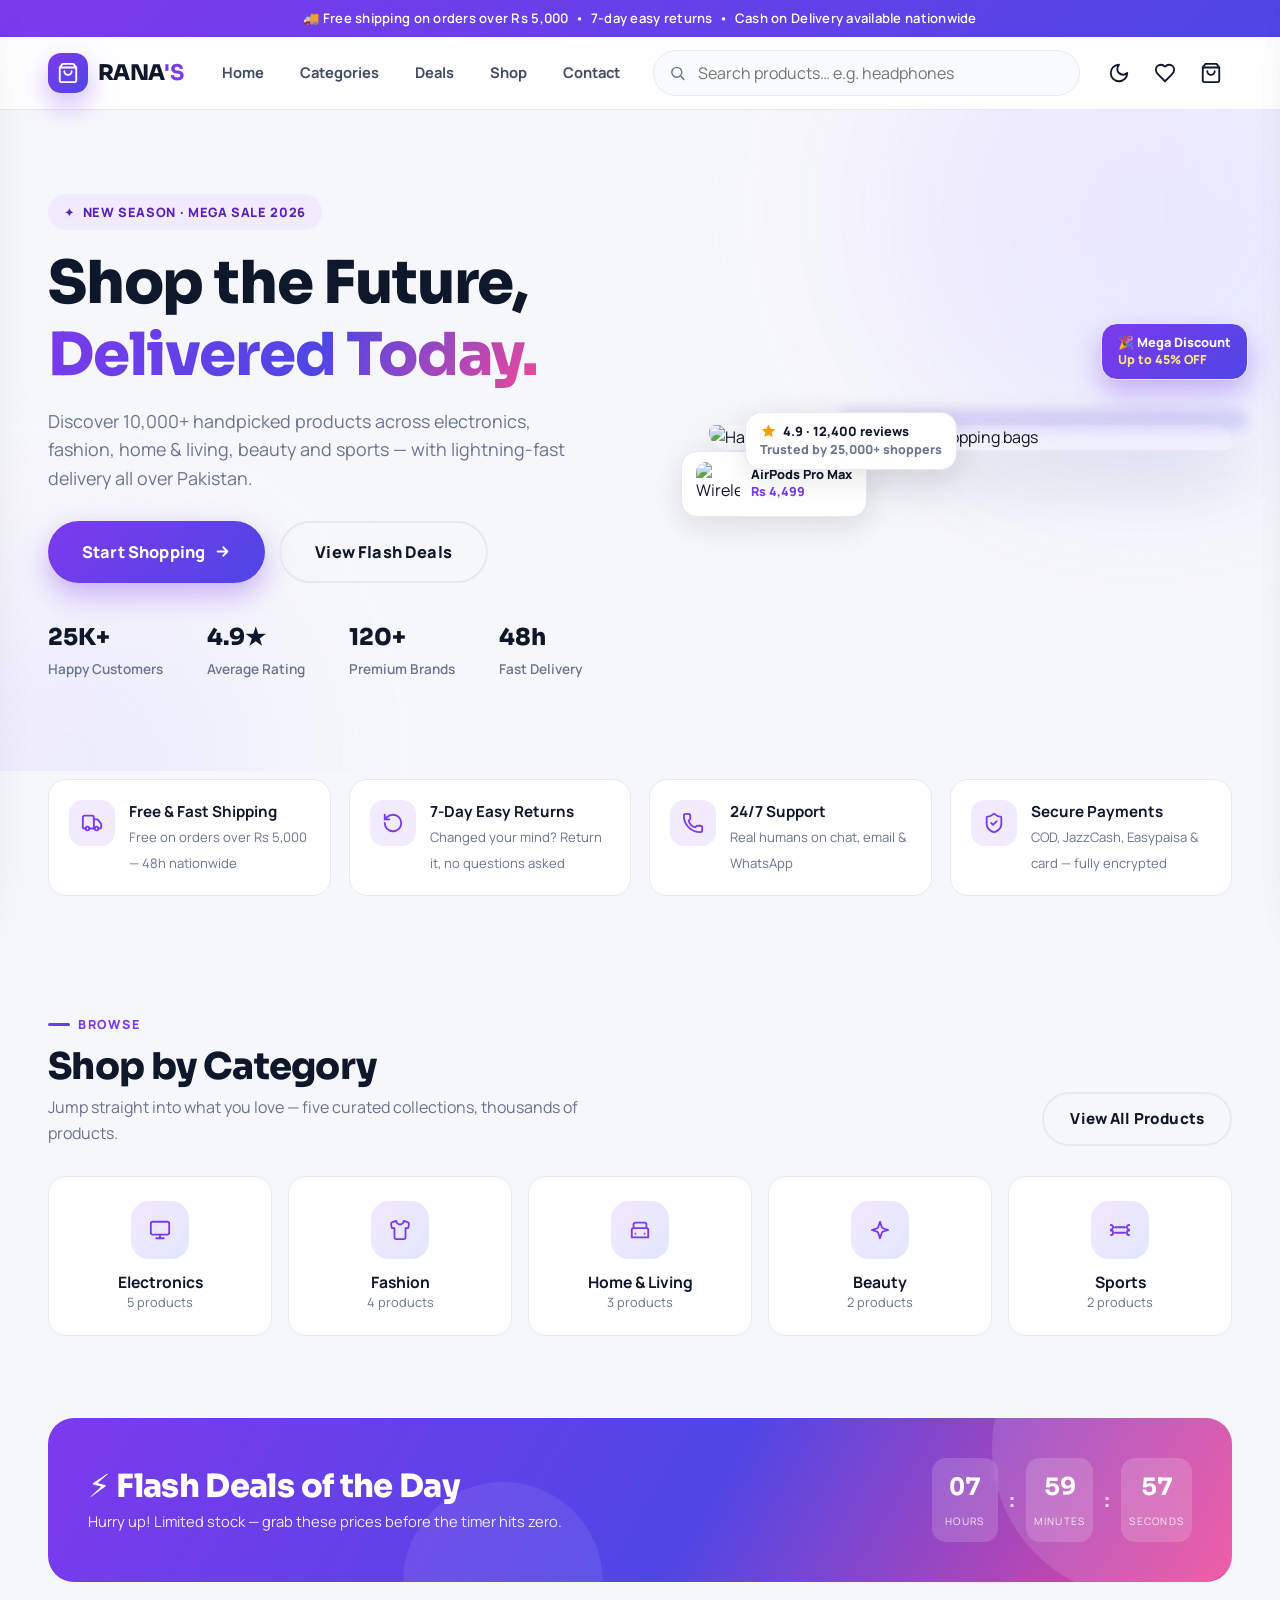
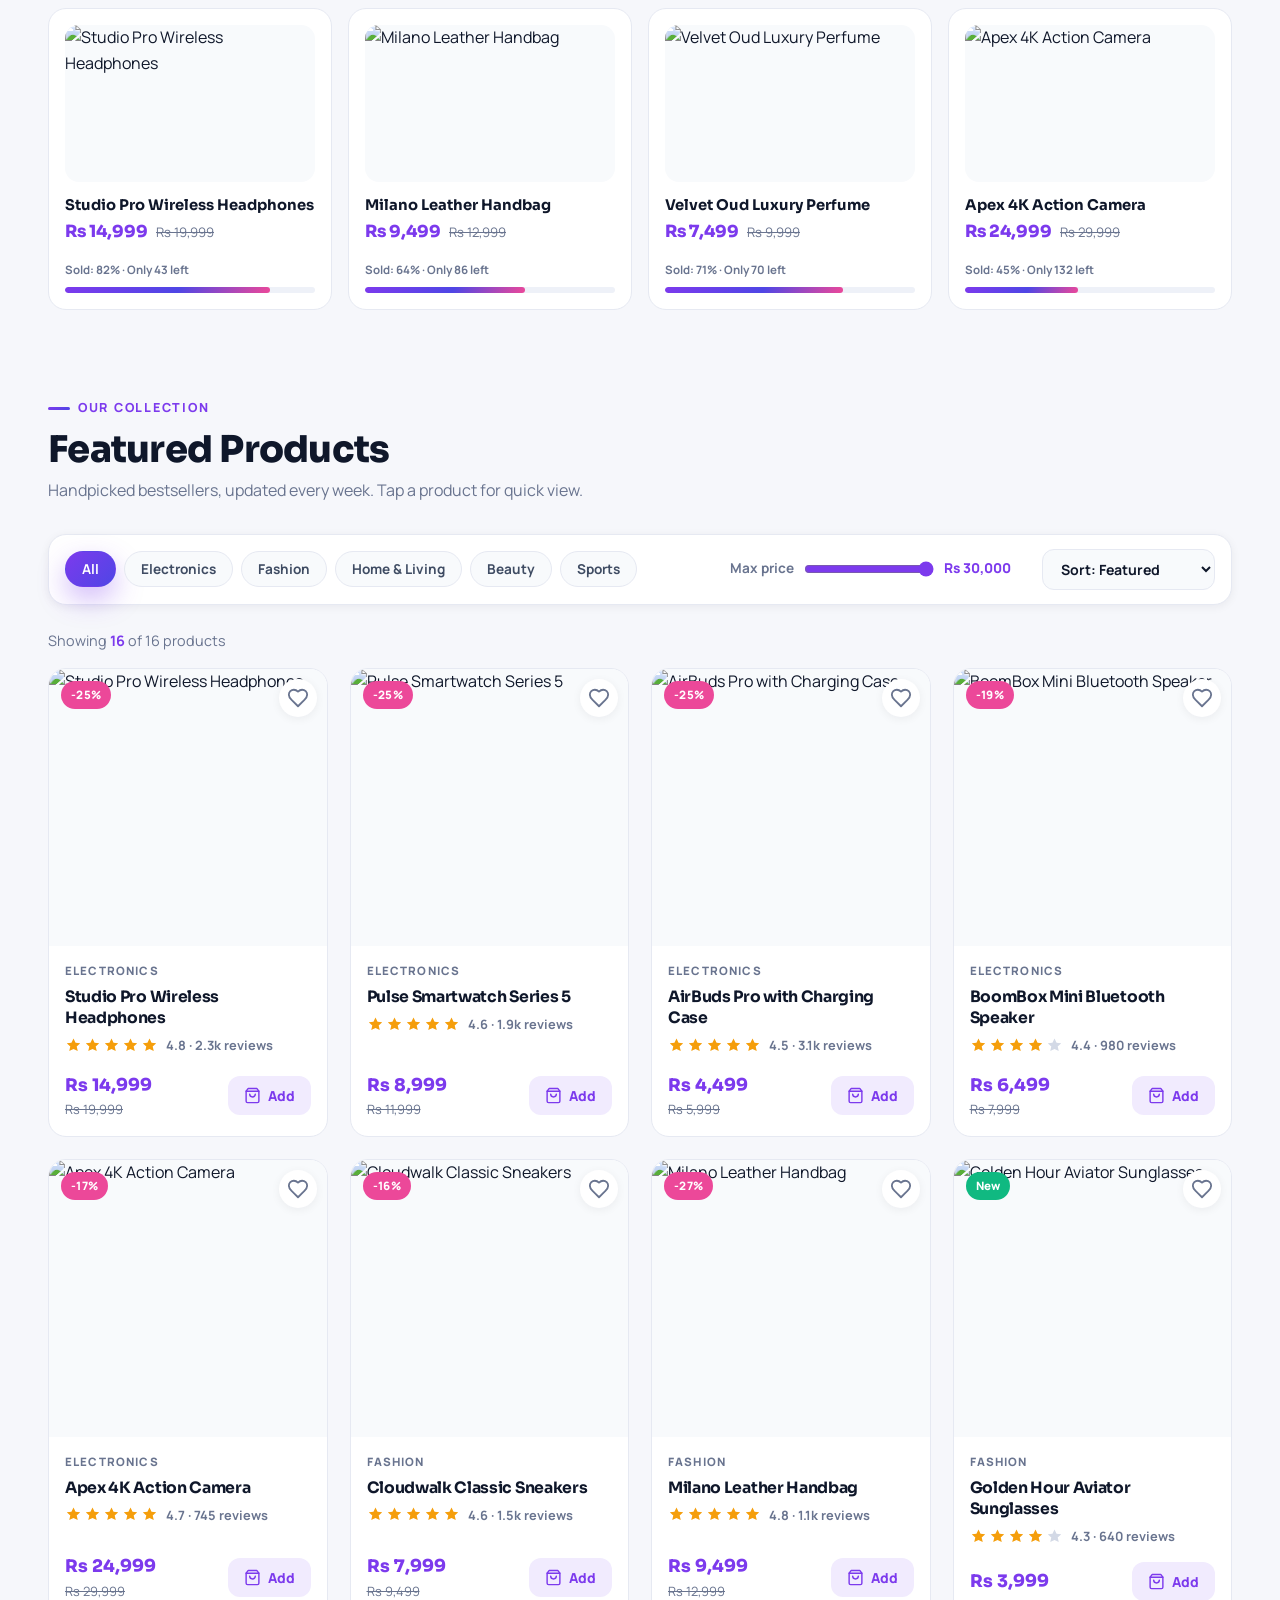
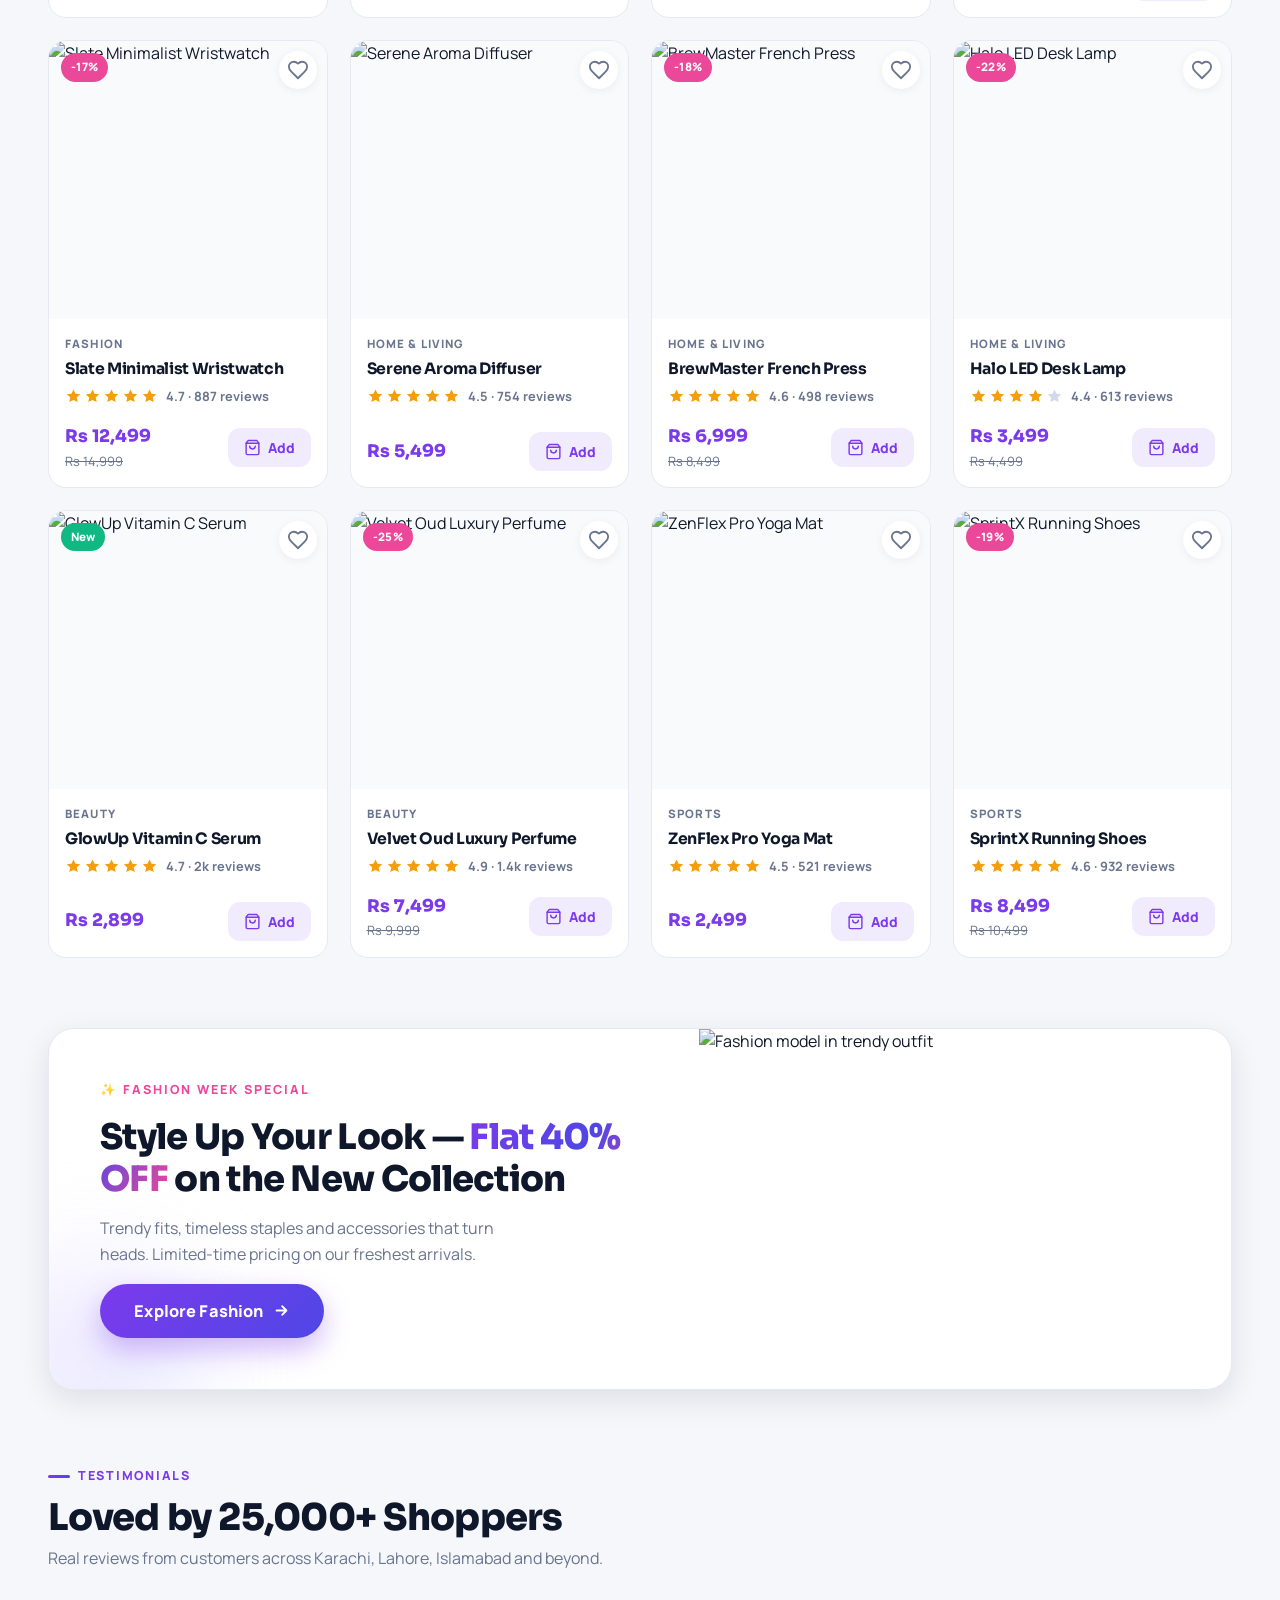
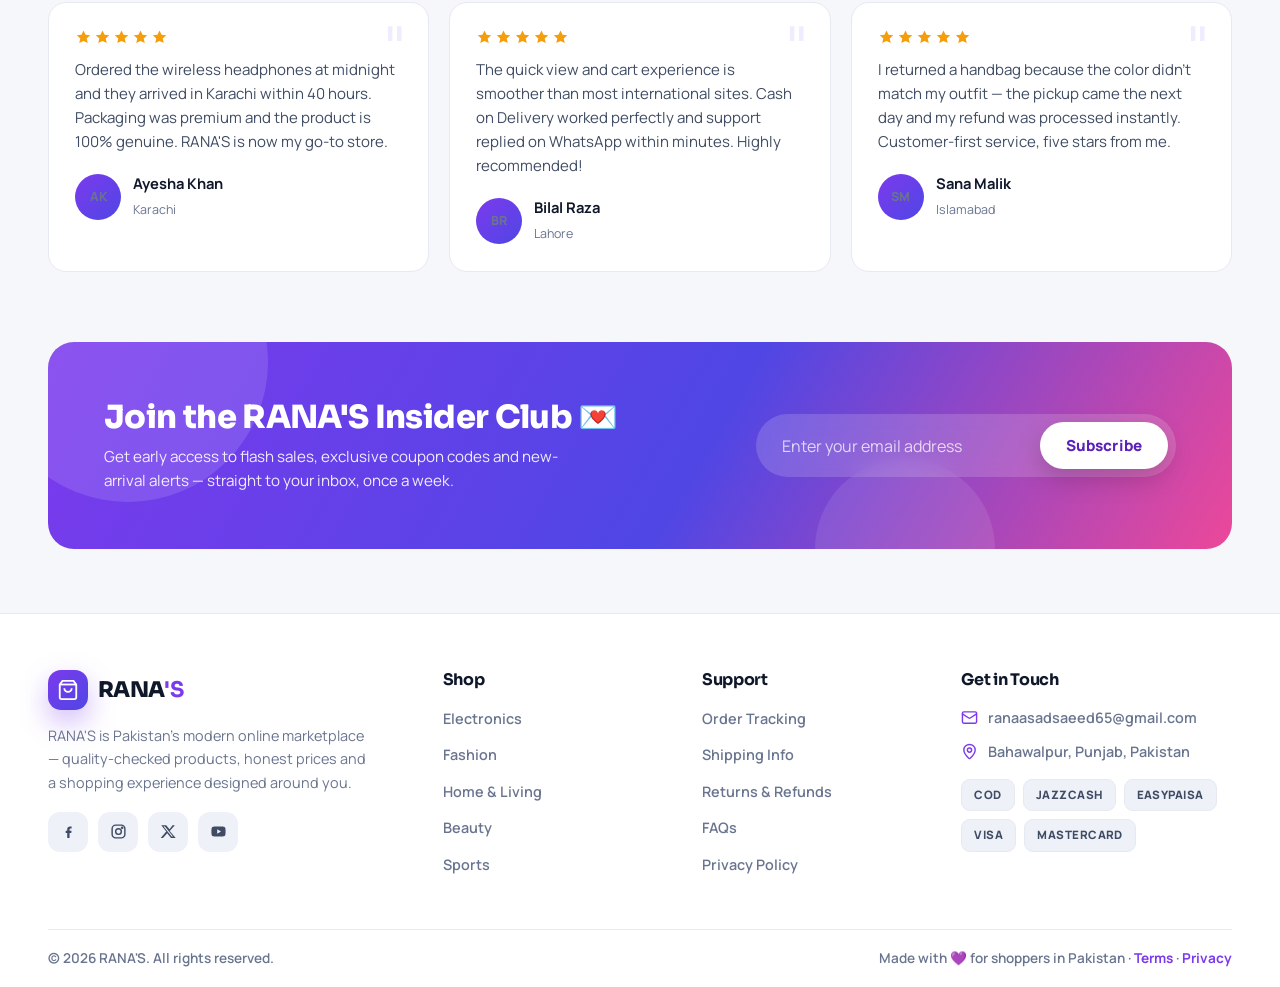
==== index.html @ eb463255 "Add files via upload" ====
<!DOCTYPE html>
<html lang="en">
<head>
<meta charset="UTF-8">
<meta name="viewport" content="width=device-width, initial-scale=1">
<meta name="description" content="RANA'S — a modern online store. Electronics, fashion, home & living, beauty and sports with fast delivery across Pakistan.">
<title>RANA'S — Modern Online Store</title>
<link rel="preconnect" href="https://fonts.googleapis.com">
<link rel="preconnect" href="https://fonts.gstatic.com" crossorigin>
<link href="https://fonts.googleapis.com/css2?family=Sora:wght@400;600;700;800&family=Manrope:wght@400;500;600;700;800&display=swap" rel="stylesheet">
<link rel="stylesheet" href="style.css">
</head>
<body>
<!-- ===== ANNOUNCEMENT ===== -->
<div class="announce">🚚 Free shipping on orders over Rs 5,000 &nbsp;•&nbsp; 7-day easy returns &nbsp;•&nbsp; Cash on Delivery available nationwide</div>

<!-- ===== HEADER ===== -->
<header class="site">
  <div class="container nav-wrap">
    <a href="#home" class="logo" aria-label="RANA'S home">
      <span class="logo-mark"><svg class="icon" viewBox="0 0 24 24" fill="none" stroke="currentColor" stroke-width="2" stroke-linecap="round" stroke-linejoin="round"><path d="M6 2 3 6v14a2 2 0 0 0 2 2h14a2 2 0 0 0 2-2V6l-3-4Z"/><path d="M3 6h18"/><path d="M16 10a4 4 0 0 1-8 0"/></svg></span>
      <span>RANA<b>'S</b></span>
    </a>
    <nav class="main-nav" aria-label="Main navigation">
      <a href="#home">Home</a>
      <a href="#categories">Categories</a>
      <a href="#deals">Deals</a>
      <a href="#shop">Shop</a>
      <a href="#contact">Contact</a>
    </nav>
    <form class="nav-search" id="searchForm" role="search">
      <svg class="icon-sm" viewBox="0 0 24 24" fill="none" stroke="currentColor" stroke-width="2" stroke-linecap="round"><circle cx="11" cy="11" r="7"/><path d="m21 21-4.3-4.3"/></svg>
      <input type="search" id="searchInput" placeholder="Search products… e.g. headphones" aria-label="Search products">
    </form>
    <div class="nav-actions">
      <button class="icon-btn" id="themeBtn" aria-label="Toggle dark mode" title="Toggle theme">
        <svg class="icon" id="themeIcon" viewBox="0 0 24 24" fill="none" stroke="currentColor" stroke-width="2" stroke-linecap="round"><circle cx="12" cy="12" r="4"/><path d="M12 2v2m0 16v2M4.9 4.9l1.4 1.4m11.4 11.4 1.4 1.4M2 12h2m16 0h2M4.9 19.1l1.4-1.4M17.7 6.3l1.4-1.4"/></svg>
      </button>
      <button class="icon-btn" id="wishBtn" aria-label="Open wishlist">
        <svg class="icon" viewBox="0 0 24 24" fill="none" stroke="currentColor" stroke-width="2" stroke-linecap="round" stroke-linejoin="round"><path d="M19 14c1.49-1.46 3-3.21 3-5.5A5.5 5.5 0 0 0 16.5 3c-1.76 0-3 .5-4.5 2-1.5-1.5-2.74-2-4.5-2A5.5 5.5 0 0 0 2 8.5c0 2.3 1.5 4.05 3 5.5l7 7Z"/></svg>
        <span class="cart-badge" id="wishCount" hidden>0</span>
      </button>
      <button class="icon-btn" id="cartBtn" aria-label="Open shopping cart">
        <svg class="icon" viewBox="0 0 24 24" fill="none" stroke="currentColor" stroke-width="2" stroke-linecap="round" stroke-linejoin="round"><path d="M6 2 3 6v14a2 2 0 0 0 2 2h14a2 2 0 0 0 2-2V6l-3-4Z"/><path d="M3 6h18"/><path d="M16 10a4 4 0 0 1-8 0"/></svg>
        <span class="cart-badge" id="cartCount" hidden>0</span>
      </button>
      <button class="icon-btn hamburger" id="menuBtn" aria-label="Open menu">
        <svg class="icon" viewBox="0 0 24 24" fill="none" stroke="currentColor" stroke-width="2" stroke-linecap="round"><path d="M4 6h16M4 12h16M4 18h16"/></svg>
      </button>
    </div>
  </div>
</header>

<!-- ===== MOBILE NAV ===== -->
<nav class="mnav" id="mnav" aria-label="Mobile navigation">
  <div class="mnav-head">
    <a href="#home" class="logo"><span class="logo-mark"><svg class="icon" viewBox="0 0 24 24" fill="none" stroke="currentColor" stroke-width="2"><path d="M6 2 3 6v14a2 2 0 0 0 2 2h14a2 2 0 0 0 2-2V6l-3-4Z"/><path d="M3 6h18"/><path d="M16 10a4 4 0 0 1-8 0"/></svg></span><span>RANA<b>'S</b></span></a>
    <button class="icon-btn" id="mnavClose" aria-label="Close menu"><svg class="icon" viewBox="0 0 24 24" fill="none" stroke="currentColor" stroke-width="2" stroke-linecap="round"><path d="M18 6 6 18M6 6l12 12"/></svg></button>
  </div>
  <form class="mnav-search" id="mnavSearchForm" role="search">
    <input type="search" id="mnavSearch" placeholder="Search products…" aria-label="Search products mobile">
  </form>
  <a class="mlink" href="#home">Home <span>→</span></a>
  <a class="mlink" href="#categories">Categories <span>→</span></a>
  <a class="mlink" href="#deals">Flash Deals <span>→</span></a>
  <a class="mlink" href="#shop">Shop <span>→</span></a>
  <a class="mlink" href="#contact">Contact <span>→</span></a>
</nav>

<div class="scrim" id="scrim"></div>

<main>
<!-- ===== HERO ===== -->
<section class="hero" id="home">
  <div class="container hero-grid">
    <div>
      <span class="hero-badge">✦ &nbsp;New Season · Mega Sale 2026</span>
      <h1>Shop the Future, <span class="grad">Delivered Today.</span></h1>
      <p class="lead">Discover 10,000+ handpicked products across electronics, fashion, home &amp; living, beauty and sports — with lightning-fast delivery all over Pakistan.</p>
      <div class="hero-cta">
        <a href="#shop" class="btn btn-primary btn-lg">Start Shopping
          <svg class="icon-sm" viewBox="0 0 24 24" fill="none" stroke="currentColor" stroke-width="2.5" stroke-linecap="round" stroke-linejoin="round"><path d="M5 12h14m-6-6 6 6-6 6"/></svg></a>
        <a href="#deals" class="btn btn-ghost btn-lg">View Flash Deals</a>
      </div>
      <div class="hero-stats">
        <div class="stat"><b>25K+</b><span>Happy Customers</span></div>
        <div class="stat"><b>4.9★</b><span>Average Rating</span></div>
        <div class="stat"><b>120+</b><span>Premium Brands</span></div>
        <div class="stat"><b>48h</b><span>Fast Delivery</span></div>
      </div>
    </div>
    <div class="hero-visual">
      <div class="hero-ring"></div>
      <img class="hero-img" src="https://z-cdn.chatglm.cn/image-search-mcp/images-ppt/569c5db1bbe5.jpg" alt="Happy shopper with colorful shopping bags" fetchpriority="high">
      <div class="float-card fc1">
        <img src="https://z-cdn.chatglm.cn/image-search-mcp/images-ppt/2b27ee93f867.jpg" alt="Wireless earbuds">
        <div><div class="fc-name">AirPods Pro Max</div><div class="fc-price">Rs 4,499</div></div>
      </div>
      <div class="float-card fc-pill fc2">
        <div><div class="fc-name">🎉 Mega Discount</div><div class="fc-price">Up to 45% OFF</div></div>
      </div>
      <div class="float-card fc3">
        <div>
          <div class="fc-name" style="display:flex;align-items:center;gap:6px;"><svg class="icon-sm" style="color:#f59e0b;fill:#f59e0b" viewBox="0 0 24 24"><path d="M12 2l2.9 6.26 6.6.57-5 4.44 1.5 6.47L12 16.9 5.99 19.74l1.5-6.47-5-4.44 6.6-.57z"/></svg> 4.9 · 12,400 reviews</div>
          <div class="fc-price" style="color:var(--muted)">Trusted by 25,000+ shoppers</div>
        </div>
      </div>
    </div>
  </div>
</section>

<!-- ===== TRUST STRIP ===== -->
<section class="trust rv">
  <div class="container trust-grid">
    <div class="trust-item"><div class="trust-icon"><svg class="icon" viewBox="0 0 24 24" fill="none" stroke="currentColor" stroke-width="2" stroke-linecap="round" stroke-linejoin="round"><path d="M14 18V6a2 2 0 0 0-2-2H4a2 2 0 0 0-2 2v11a1 1 0 0 0 1 1h2"/><path d="M15 18H9"/><path d="M19 18h2a1 1 0 0 0 1-1v-3.65a1 1 0 0 0-.22-.62l-3.48-4.35A1 1 0 0 0 17.52 8H14"/><circle cx="17" cy="18" r="2"/><circle cx="7" cy="18" r="2"/></svg></div><div><b>Free &amp; Fast Shipping</b><span>Free on orders over Rs 5,000 — 48h nationwide</span></div></div>
    <div class="trust-item"><div class="trust-icon"><svg class="icon" viewBox="0 0 24 24" fill="none" stroke="currentColor" stroke-width="2" stroke-linecap="round" stroke-linejoin="round"><path d="M3 12a9 9 0 1 0 9-9 9.75 9.75 0 0 0-6.74 2.74L3 8"/><path d="M3 3v5h5"/></svg></div><div><b>7-Day Easy Returns</b><span>Changed your mind? Return it, no questions asked</span></div></div>
    <div class="trust-item"><div class="trust-icon"><svg class="icon" viewBox="0 0 24 24" fill="none" stroke="currentColor" stroke-width="2" stroke-linecap="round" stroke-linejoin="round"><path d="M13.832 16.568a1 1 0 0 0 1.213-.303l.355-.465A2 2 0 0 1 17 15h3a2 2 0 0 1 2 2v3a2 2 0 0 1-2 2A18 18 0 0 1 2 4a2 2 0 0 1 2-2h3a2 2 0 0 1 2 2v3a2 2 0 0 1-.8 1.6l-.468.355a1 1 0 0 0-.303 1.212 9.6 9.6 0 0 0 6.403 6.401"/></svg></div><div><b>24/7 Support</b><span>Real humans on chat, email &amp; WhatsApp</span></div></div>
    <div class="trust-item"><div class="trust-icon"><svg class="icon" viewBox="0 0 24 24" fill="none" stroke="currentColor" stroke-width="2" stroke-linecap="round" stroke-linejoin="round"><path d="M20 13c0 5-3.5 7.5-7.66 8.95a1 1 0 0 1-.67-.01C7.5 20.5 4 18 4 13V6a1 1 0 0 1 1-1c2 0 4.5-1.2 6.24-2.72a1.17 1.17 0 0 1 1.52 0C14.51 3.81 17 5 19 5a1 1 0 0 1 1 1z"/><path d="m9 12 2 2 4-4"/></svg></div><div><b>Secure Payments</b><span>COD, JazzCash, Easypaisa &amp; card — fully encrypted</span></div></div>
  </div>
</section>

<!-- ===== CATEGORIES ===== -->
<section class="cats" id="categories">
  <div class="container">
    <div class="sec-head rv">
      <div><span class="eyebrow">Browse</span><h2>Shop by Category</h2><p>Jump straight into what you love — five curated collections, thousands of products.</p></div>
      <a href="#shop" class="btn btn-ghost">View All Products</a>
    </div>
    <div class="cat-grid rv">
      <button class="cat-card" data-cat="Electronics"><div class="cat-icon"><svg class="icon" viewBox="0 0 24 24" fill="none" stroke="currentColor" stroke-width="2" stroke-linecap="round" stroke-linejoin="round"><rect width="20" height="14" x="2" y="3" rx="2"/><line x1="8" x2="16" y1="21" y2="21"/><line x1="12" x2="12" y1="17" y2="21"/></svg></div><b>Electronics</b><span>5 products</span></button>
      <button class="cat-card" data-cat="Fashion"><div class="cat-icon"><svg class="icon" viewBox="0 0 24 24" fill="none" stroke="currentColor" stroke-width="2" stroke-linecap="round" stroke-linejoin="round"><path d="M20.38 3.46 16 2a4 4 0 0 1-8 0L3.62 3.46a2 2 0 0 0-1.34 2.23l.58 3.47a1 1 0 0 0 .99.84H6v10c0 1.1.9 2 2 2h8a2 2 0 0 0 2-2V10h2.15a1 1 0 0 0 .99-.84l.58-3.47a2 2 0 0 0-1.34-2.23z"/></svg></div><b>Fashion</b><span>4 products</span></button>
      <button class="cat-card" data-cat="Home & Living"><div class="cat-icon"><svg class="icon" viewBox="0 0 24 24" fill="none" stroke="currentColor" stroke-width="2" stroke-linecap="round" stroke-linejoin="round"><path d="M3 20v-8a2 2 0 0 1 2-2h14a2 2 0 0 1 2 2v8"/><path d="M5 10V6a2 2 0 0 1 2-2h10a2 2 0 0 1 2 2v4"/><path d="M3 20h18"/><path d="M7 16h.01M17 16h.01"/></svg></div><b>Home &amp; Living</b><span>3 products</span></button>
      <button class="cat-card" data-cat="Beauty"><div class="cat-icon"><svg class="icon" viewBox="0 0 24 24" fill="none" stroke="currentColor" stroke-width="2" stroke-linecap="round" stroke-linejoin="round"><path d="m12 3-1.9 5.8a2 2 0 0 1-1.3 1.3L3 12l5.8 1.9a2 2 0 0 1 1.3 1.3L12 21l1.9-5.8a2 2 0 0 1 1.3-1.3L21 12l-5.8-1.9a2 2 0 0 1-1.3-1.3Z"/></svg></div><b>Beauty</b><span>2 products</span></button>
      <button class="cat-card" data-cat="Sports"><div class="cat-icon"><svg class="icon" viewBox="0 0 24 24" fill="none" stroke="currentColor" stroke-width="2" stroke-linecap="round" stroke-linejoin="round"><path d="M6.5 9h11"/><path d="M6.5 15h11"/><path d="M2 6.5a2.5 2.5 0 1 1 0 5v1a2.5 2.5 0 1 1 0 5"/><path d="M22 6.5a2.5 2.5 0 1 0 0 5v1a2.5 2.5 0 1 0 0 5"/></svg></div><b>Sports</b><span>2 products</span></button>
    </div>
  </div>
</section>

<!-- ===== FLASH DEALS ===== -->
<section class="deals" id="deals">
  <div class="container">
    <div class="deal-banner rv">
      <div class="deal-top">
        <div>
          <h3>⚡ Flash Deals of the Day</h3>
          <p>Hurry up! Limited stock — grab these prices before the timer hits zero.</p>
        </div>
        <div class="countdown" id="countdown" aria-label="Deal countdown">
          <div class="cd-box"><b id="cdH">00</b><span>Hours</span></div><span class="cd-sep">:</span>
          <div class="cd-box"><b id="cdM">00</b><span>Minutes</span></div><span class="cd-sep">:</span>
          <div class="cd-box"><b id="cdS">00</b><span>Seconds</span></div>
        </div>
      </div>
    </div>
    <div class="deal-row rv" id="dealRow"></div>
  </div>
</section>

<!-- ===== SHOP ===== -->
<section class="shop" id="shop">
  <div class="container">
    <div class="sec-head rv">
      <div><span class="eyebrow">Our Collection</span><h2>Featured Products</h2><p>Handpicked bestsellers, updated every week. Tap a product for quick view.</p></div>
    </div>
    <div class="filter-bar rv">
      <div class="chips" id="catChips">
        <button class="chip active" data-cat="All">All</button>
        <button class="chip" data-cat="Electronics">Electronics</button>
        <button class="chip" data-cat="Fashion">Fashion</button>
        <button class="chip" data-cat="Home & Living">Home &amp; Living</button>
        <button class="chip" data-cat="Beauty">Beauty</button>
        <button class="chip" data-cat="Sports">Sports</button>
      </div>
      <div class="filter-right">
        <div class="price-filter">
          <span>Max price</span>
          <input type="range" id="priceRange" min="2000" max="30000" step="500" value="30000" aria-label="Maximum price filter">
          <output id="priceOut">Rs 30,000</output>
        </div>
        <select class="sort-select" id="sortSelect" aria-label="Sort products">
          <option value="featured">Sort: Featured</option>
          <option value="price-asc">Price: Low → High</option>
          <option value="price-desc">Price: High → Low</option>
          <option value="rating">Top Rated</option>
        </select>
      </div>
    </div>
    <p class="results-note" id="resultsNote"></p>
    <div class="prod-grid" id="prodGrid"></div>
  </div>
</section>

<!-- ===== PROMO BANNER ===== -->
<section class="promo">
  <div class="container">
    <div class="promo-card rv">
      <div class="promo-txt">
        <span class="promo-tag">✨ Fashion Week Special</span>
        <h3>Style Up Your Look — <em>Flat 40% OFF</em> on the New Collection</h3>
        <p>Trendy fits, timeless staples and accessories that turn heads. Limited-time pricing on our freshest arrivals.</p>
        <div><button class="btn btn-primary btn-lg" data-shop-cat="Fashion">Explore Fashion
          <svg class="icon-sm" viewBox="0 0 24 24" fill="none" stroke="currentColor" stroke-width="2.5" stroke-linecap="round" stroke-linejoin="round"><path d="M5 12h14m-6-6 6 6-6 6"/></svg></button></div>
      </div>
      <div class="promo-img"><img src="https://z-cdn.chatglm.cn/image-search-mcp/images-ppt/0b3c62f29c34.jpg" alt="Fashion model in trendy outfit" loading="lazy"></div>
    </div>
  </div>
</section>

<!-- ===== TESTIMONIALS ===== -->
<section class="testi">
  <div class="container">
    <div class="sec-head rv">
      <div><span class="eyebrow">Testimonials</span><h2>Loved by 25,000+ Shoppers</h2><p>Real reviews from customers across Karachi, Lahore, Islamabad and beyond.</p></div>
    </div>
    <div class="testi-grid">
      <div class="t-card rv"><span class="t-quote">"</span><div class="stars" aria-label="5 star rating"><svg class="icon-sm" viewBox="0 0 24 24" fill="#f59e0b"><path d="M12 2l2.9 6.26 6.6.57-5 4.44 1.5 6.47L12 16.9 5.99 19.74l1.5-6.47-5-4.44 6.6-.57z"/></svg><svg class="icon-sm" viewBox="0 0 24 24" fill="#f59e0b"><path d="M12 2l2.9 6.26 6.6.57-5 4.44 1.5 6.47L12 16.9 5.99 19.74l1.5-6.47-5-4.44 6.6-.57z"/></svg><svg class="icon-sm" viewBox="0 0 24 24" fill="#f59e0b"><path d="M12 2l2.9 6.26 6.6.57-5 4.44 1.5 6.47L12 16.9 5.99 19.74l1.5-6.47-5-4.44 6.6-.57z"/></svg><svg class="icon-sm" viewBox="0 0 24 24" fill="#f59e0b"><path d="M12 2l2.9 6.26 6.6.57-5 4.44 1.5 6.47L12 16.9 5.99 19.74l1.5-6.47-5-4.44 6.6-.57z"/></svg><svg class="icon-sm" viewBox="0 0 24 24" fill="#f59e0b"><path d="M12 2l2.9 6.26 6.6.57-5 4.44 1.5 6.47L12 16.9 5.99 19.74l1.5-6.47-5-4.44 6.6-.57z"/></svg></div>
        <p>Ordered the wireless headphones at midnight and they arrived in Karachi within 40 hours. Packaging was premium and the product is 100% genuine. RANA'S is now my go-to store.</p>
        <div class="t-user"><span class="t-avatar">AK</span><div><b>Ayesha Khan</b><span>Karachi</span></div></div></div>
      <div class="t-card rv"><span class="t-quote">"</span><div class="stars" aria-label="5 star rating"><svg class="icon-sm" viewBox="0 0 24 24" fill="#f59e0b"><path d="M12 2l2.9 6.26 6.6.57-5 4.44 1.5 6.47L12 16.9 5.99 19.74l1.5-6.47-5-4.44 6.6-.57z"/></svg><svg class="icon-sm" viewBox="0 0 24 24" fill="#f59e0b"><path d="M12 2l2.9 6.26 6.6.57-5 4.44 1.5 6.47L12 16.9 5.99 19.74l1.5-6.47-5-4.44 6.6-.57z"/></svg><svg class="icon-sm" viewBox="0 0 24 24" fill="#f59e0b"><path d="M12 2l2.9 6.26 6.6.57-5 4.44 1.5 6.47L12 16.9 5.99 19.74l1.5-6.47-5-4.44 6.6-.57z"/></svg><svg class="icon-sm" viewBox="0 0 24 24" fill="#f59e0b"><path d="M12 2l2.9 6.26 6.6.57-5 4.44 1.5 6.47L12 16.9 5.99 19.74l1.5-6.47-5-4.44 6.6-.57z"/></svg><svg class="icon-sm" viewBox="0 0 24 24" fill="#f59e0b"><path d="M12 2l2.9 6.26 6.6.57-5 4.44 1.5 6.47L12 16.9 5.99 19.74l1.5-6.47-5-4.44 6.6-.57z"/></svg></div>
        <p>The quick view and cart experience is smoother than most international sites. Cash on Delivery worked perfectly and support replied on WhatsApp within minutes. Highly recommended!</p>
        <div class="t-user"><span class="t-avatar">BR</span><div><b>Bilal Raza</b><span>Lahore</span></div></div></div>
      <div class="t-card rv"><span class="t-quote">"</span><div class="stars" aria-label="5 star rating"><svg class="icon-sm" viewBox="0 0 24 24" fill="#f59e0b"><path d="M12 2l2.9 6.26 6.6.57-5 4.44 1.5 6.47L12 16.9 5.99 19.74l1.5-6.47-5-4.44 6.6-.57z"/></svg><svg class="icon-sm" viewBox="0 0 24 24" fill="#f59e0b"><path d="M12 2l2.9 6.26 6.6.57-5 4.44 1.5 6.47L12 16.9 5.99 19.74l1.5-6.47-5-4.44 6.6-.57z"/></svg><svg class="icon-sm" viewBox="0 0 24 24" fill="#f59e0b"><path d="M12 2l2.9 6.26 6.6.57-5 4.44 1.5 6.47L12 16.9 5.99 19.74l1.5-6.47-5-4.44 6.6-.57z"/></svg><svg class="icon-sm" viewBox="0 0 24 24" fill="#f59e0b"><path d="M12 2l2.9 6.26 6.6.57-5 4.44 1.5 6.47L12 16.9 5.99 19.74l1.5-6.47-5-4.44 6.6-.57z"/></svg><svg class="icon-sm" viewBox="0 0 24 24" fill="#f59e0b"><path d="M12 2l2.9 6.26 6.6.57-5 4.44 1.5 6.47L12 16.9 5.99 19.74l1.5-6.47-5-4.44 6.6-.57z"/></svg></div>
        <p>I returned a handbag because the color didn't match my outfit — the pickup came the next day and my refund was processed instantly. Customer-first service, five stars from me.</p>
        <div class="t-user"><span class="t-avatar">SM</span><div><b>Sana Malik</b><span>Islamabad</span></div></div></div>
    </div>
  </div>
</section>

<!-- ===== NEWSLETTER ===== -->
<section class="newsletter">
  <div class="container">
    <div class="news-card rv">
      <div>
        <h3>Join the RANA'S Insider Club 💌</h3>
        <p>Get early access to flash sales, exclusive coupon codes and new-arrival alerts — straight to your inbox, once a week.</p>
      </div>
      <form class="news-form" id="newsForm">
        <input type="email" id="newsEmail" placeholder="Enter your email address" aria-label="Email address" required>
        <button type="submit" class="btn btn-white">Subscribe</button>
      </form>
    </div>
  </div>
</section>
</main>

<!-- ===== FOOTER ===== -->
<footer class="site" id="contact">
  <div class="container">
    <div class="f-grid">
      <div class="f-about">
        <a href="#home" class="logo"><span class="logo-mark"><svg class="icon" viewBox="0 0 24 24" fill="none" stroke="currentColor" stroke-width="2"><path d="M6 2 3 6v14a2 2 0 0 0 2 2h14a2 2 0 0 0 2-2V6l-3-4Z"/><path d="M3 6h18"/><path d="M16 10a4 4 0 0 1-8 0"/></svg></span><span>RANA<b>'S</b></span></a>
        <p>RANA'S is Pakistan's modern online marketplace — quality-checked products, honest prices and a shopping experience designed around you.</p>
        <div class="socials">
          <a href="#home" aria-label="Facebook"><svg class="icon-sm" viewBox="0 0 24 24" fill="currentColor"><path d="M13.5 21v-7h2.4l.4-3h-2.8V9.1c0-.9.3-1.5 1.6-1.5h1.3V4.9c-.3 0-1.2-.1-2.3-.1-2.3 0-3.9 1.4-3.9 4V11H8v3h2.2v7Z"/></svg></a>
          <a href="#home" aria-label="Instagram"><svg class="icon-sm" viewBox="0 0 24 24" fill="none" stroke="currentColor" stroke-width="2"><rect x="3" y="3" width="18" height="18" rx="5"/><circle cx="12" cy="12" r="4"/><circle cx="17.2" cy="6.8" r=".8" fill="currentColor"/></svg></a>
          <a href="#home" aria-label="X / Twitter"><svg class="icon-sm" viewBox="0 0 24 24" fill="currentColor"><path d="M17.7 3H21l-7.3 8.3L22.2 21h-6.7l-5.3-6.4L4.2 21H1l7.8-8.9L1.8 3h6.9l4.8 5.8Zm-1.2 16h1.9L6.9 4.9H4.9Z"/></svg></a>
          <a href="#home" aria-label="YouTube"><svg class="icon-sm" viewBox="0 0 24 24" fill="currentColor"><path d="M22 12s0-3.3-.4-4.8a2.5 2.5 0 0 0-1.8-1.8C18.3 5 12 5 12 5s-6.3 0-7.8.4A2.5 2.5 0 0 0 2.4 7.2C2 8.7 2 12 2 12s0 3.3.4 4.8a2.5 2.5 0 0 0 1.8 1.8c1.5.4 7.8.4 7.8.4s6.3 0 7.8-.4a2.5 2.5 0 0 0 1.8-1.8C22 15.3 22 12 22 12Zm-11.8 3.2V8.8L15.5 12Z"/></svg></a>
        </div>
      </div>
      <div class="f-col">
        <h4>Shop</h4>
        <ul>
          <li><a href="#shop" data-shop-cat="Electronics">Electronics</a></li>
          <li><a href="#shop" data-shop-cat="Fashion">Fashion</a></li>
          <li><a href="#shop" data-shop-cat="Home & Living">Home &amp; Living</a></li>
          <li><a href="#shop" data-shop-cat="Beauty">Beauty</a></li>
          <li><a href="#shop" data-shop-cat="Sports">Sports</a></li>
        </ul>
      </div>
      <div class="f-col">
        <h4>Support</h4>
        <ul>
          <li><a href="#contact">Order Tracking</a></li>
          <li><a href="#contact">Shipping Info</a></li>
          <li><a href="#contact">Returns &amp; Refunds</a></li>
          <li><a href="#contact">FAQs</a></li>
          <li><a href="#contact">Privacy Policy</a></li>
        </ul>
      </div>
      <div class="f-col">
        <h4>Get in Touch</h4>
        <ul class="f-contact">
          <li><svg class="icon-sm" viewBox="0 0 24 24" fill="none" stroke="currentColor" stroke-width="2" stroke-linecap="round" stroke-linejoin="round"><rect width="20" height="16" x="2" y="4" rx="2"/><path d="m22 7-8.97 5.7a1.94 1.94 0 0 1-2.06 0L2 7"/></svg>ranaasadsaeed65@gmail.com</li>
          <li><svg class="icon-sm" viewBox="0 0 24 24" fill="none" stroke="currentColor" stroke-width="2" stroke-linecap="round" stroke-linejoin="round"><path d="M20 10c0 4.99-5.54 10.19-7.4 11.8a1 1 0 0 1-1.2 0C9.54 20.19 4 14.99 4 10a8 8 0 0 1 16 0"/><circle cx="12" cy="10" r="3"/></svg>Bahawalpur, Punjab, Pakistan</li>
        </ul>
        <div class="pay-row"><span class="pay-badge">COD</span><span class="pay-badge">JAZZCASH</span><span class="pay-badge">EASYPAISA</span><span class="pay-badge">VISA</span><span class="pay-badge">MASTERCARD</span></div>
      </div>
    </div>
    <div class="f-bottom">
      <span>© <span id="year">2026</span> RANA'S. All rights reserved.</span>
      <span>Made with 💜 for shoppers in Pakistan · <a href="#home">Terms</a> · <a href="#home">Privacy</a></span>
    </div>
  </div>
</footer>

<!-- ===== CART DRAWER ===== -->
<aside class="drawer" id="cartDrawer" aria-label="Shopping cart">
  <div class="drawer-head">
    <h3>Shopping Cart <span class="count-pill" id="cartPill">0 items</span></h3>
    <button class="icon-btn" data-close-drawer aria-label="Close cart"><svg class="icon" viewBox="0 0 24 24" fill="none" stroke="currentColor" stroke-width="2" stroke-linecap="round"><path d="M18 6 6 18M6 6l12 12"/></svg></button>
  </div>
  <div class="drawer-items" id="cartItems"></div>
  <div class="drawer-foot">
    <div class="sum-row"><span>Subtotal</span><span id="cartSubtotal">Rs 0</span></div>
    <div class="sum-row"><span>Shipping</span><span id="cartShipping">—</span></div>
    <div class="sum-row total"><span>Total</span><span id="cartTotal">Rs 0</span></div>
    <button class="btn btn-primary btn-block btn-lg" id="checkoutBtn">Proceed to Checkout
      <svg class="icon-sm" viewBox="0 0 24 24" fill="none" stroke="currentColor" stroke-width="2.5" stroke-linecap="round" stroke-linejoin="round"><path d="M5 12h14m-6-6 6 6-6 6"/></svg></button>
  </div>
</aside>

<!-- ===== WISHLIST DRAWER ===== -->
<aside class="drawer" id="wishDrawer" aria-label="Wishlist">
  <div class="drawer-head">
    <h3>My Wishlist <span class="count-pill" id="wishPill">0 items</span></h3>
    <button class="icon-btn" data-close-drawer aria-label="Close wishlist"><svg class="icon" viewBox="0 0 24 24" fill="none" stroke="currentColor" stroke-width="2" stroke-linecap="round"><path d="M18 6 6 18M6 6l12 12"/></svg></button>
  </div>
  <div class="drawer-items" id="wishItems"></div>
  <div class="drawer-foot">
    <button class="btn btn-primary btn-block" id="wishAllToCart">Move All to Cart</button>
  </div>
</aside>

<!-- ===== QUICK VIEW MODAL ===== -->
<div class="modal" id="qvModal" role="dialog" aria-modal="true" aria-label="Product quick view">
  <div class="modal-box" style="max-width:900px;position:relative">
    <button class="modal-close" data-close-modal aria-label="Close quick view"><svg class="icon" viewBox="0 0 24 24" fill="none" stroke="currentColor" stroke-width="2" stroke-linecap="round"><path d="M18 6 6 18M6 6l12 12"/></svg></button>
    <div class="qv-grid">
      <div class="qv-img"><img id="qvImg" src="" alt=""></div>
      <div class="qv-info">
        <span class="card-cat" id="qvCat"></span>
        <h3 id="qvName"></h3>
        <div class="stars" id="qvStars"></div>
        <p class="qv-desc" id="qvDesc"></p>
        <div class="qv-price"><span class="p" id="qvPrice"></span><span class="o" id="qvOld"></span><span class="off" id="qvOff"></span></div>
        <div class="qv-actions">
          <div class="qty" style="padding:4px">
            <button id="qvMinus" aria-label="Decrease quantity"><svg class="icon-sm" viewBox="0 0 24 24" fill="none" stroke="currentColor" stroke-width="2.5" stroke-linecap="round"><path d="M5 12h14"/></svg></button>
            <output id="qvQty">1</output>
            <button id="qvPlus" aria-label="Increase quantity"><svg class="icon-sm" viewBox="0 0 24 24" fill="none" stroke="currentColor" stroke-width="2.5" stroke-linecap="round"><path d="M5 12h14M12 5v14"/></svg></button>
          </div>
          <button class="btn btn-primary" id="qvAdd">
            <svg class="icon-sm" viewBox="0 0 24 24" fill="none" stroke="currentColor" stroke-width="2" stroke-linecap="round" stroke-linejoin="round"><path d="M6 2 3 6v14a2 2 0 0 0 2 2h14a2 2 0 0 0 2-2V6l-3-4Z"/><path d="M3 6h18"/><path d="M16 10a4 4 0 0 1-8 0"/></svg>
            Add to Cart</button>
        </div>
        <div class="qv-meta">
          <span><svg class="icon-sm" viewBox="0 0 24 24" fill="none" stroke="currentColor" stroke-width="2" stroke-linecap="round"><path d="M14 18V6a2 2 0 0 0-2-2H4a2 2 0 0 0-2 2v11a1 1 0 0 0 1 1h2"/><path d="M15 18H9"/><path d="M19 18h2a1 1 0 0 0 1-1v-3.65a1 1 0 0 0-.22-.62l-3.48-4.35A1 1 0 0 0 17.52 8H14"/><circle cx="17" cy="18" r="2"/><circle cx="7" cy="18" r="2"/></svg>Free delivery over Rs 5,000</span>
          <span><svg class="icon-sm" viewBox="0 0 24 24" fill="none" stroke="currentColor" stroke-width="2" stroke-linecap="round"><path d="M3 12a9 9 0 1 0 9-9 9.75 9.75 0 0 0-6.74 2.74L3 8"/><path d="M3 3v5h5"/></svg>7-day returns</span>
          <span><svg class="icon-sm" viewBox="0 0 24 24" fill="none" stroke="currentColor" stroke-width="2" stroke-linecap="round" stroke-linejoin="round"><path d="M20 13c0 5-3.5 7.5-7.66 8.95a1 1 0 0 1-.67-.01C7.5 20.5 4 18 4 13V6a1 1 0 0 1 1-1c2 0 4.5-1.2 6.24-2.72a1.17 1.17 0 0 1 1.52 0C14.51 3.81 17 5 19 5a1 1 0 0 1 1 1z"/><path d="m9 12 2 2 4-4"/></svg>100% genuine</span>
        </div>
      </div>
    </div>
  </div>
</div>

<!-- ===== CHECKOUT MODAL ===== -->
<div class="modal" id="coModal" role="dialog" aria-modal="true" aria-label="Checkout">
  <div class="modal-box co-box">
    <button class="modal-close" data-close-modal aria-label="Close checkout"><svg class="icon" viewBox="0 0 24 24" fill="none" stroke="currentColor" stroke-width="2" stroke-linecap="round"><path d="M18 6 6 18M6 6l12 12"/></svg></button>
    <div id="coMain">
      <div class="co-head"><h3>🔒 Secure Checkout</h3></div>
      <div class="co-grid">
        <form class="co-form" id="coForm" novalidate>
          <div class="fld"><label for="coName">Full Name</label><input id="coName" placeholder="e.g. Ahmed Ali" autocomplete="name"></div>
          <div class="fld"><label for="coPhone">Phone Number</label><input id="coPhone" placeholder="03XX-XXXXXXX" inputmode="tel" autocomplete="tel"></div>
          <div class="fld"><label for="coAddress">Delivery Address</label><textarea id="coAddress" rows="2" placeholder="House / street / area"></textarea></div>
          <div class="fld"><label for="coCity">City</label>
            <select id="coCity">
              <option value="">Select your city…</option>
              <option>Karachi</option><option>Lahore</option><option>Islamabad</option><option>Rawalpindi</option><option>Faisalabad</option><option>Multan</option><option>Peshawar</option><option>Quetta</option><option>Other</option>
            </select>
          </div>
          <div class="fld"><label>Payment Method</label>
            <div class="pay-opts">
              <label class="pay-opt"><input type="radio" name="pay" value="Cash on Delivery" checked><b>💵 Cash on Delivery</b></label>
              <label class="pay-opt"><input type="radio" name="pay" value="JazzCash"><b>📱 JazzCash</b></label>
              <label class="pay-opt"><input type="radio" name="pay" value="Easypaisa"><b>📲 Easypaisa</b></label>
              <label class="pay-opt"><input type="radio" name="pay" value="Debit / Credit Card"><b>💳 Debit / Credit Card</b></label>
            </div>
          </div>
        </form>
        <div class="co-summary">
          <h4>Order Summary</h4>
          <div id="coItems"></div>
          <div class="sum-row"><span>Subtotal</span><span id="coSubtotal">Rs 0</span></div>
          <div class="sum-row"><span>Shipping</span><span id="coShipping">—</span></div>
          <div class="sum-row total"><span>Total</span><span id="coTotal">Rs 0</span></div>
          <div class="co-note"><svg class="icon-sm" viewBox="0 0 24 24" fill="none" stroke="currentColor" stroke-width="2" stroke-linecap="round" stroke-linejoin="round"><path d="M20 13c0 5-3.5 7.5-7.66 8.95a1 1 0 0 1-.67-.01C7.5 20.5 4 18 4 13V6a1 1 0 0 1 1-1c2 0 4.5-1.2 6.24-2.72a1.17 1.17 0 0 1 1.52 0C14.51 3.81 17 5 19 5a1 1 0 0 1 1 1z"/><path d="m9 12 2 2 4-4"/></svg>Your information is encrypted and never shared. You'll receive an order confirmation message within 2 hours.</div>
          <button class="btn btn-primary btn-block btn-lg" id="placeOrderBtn" style="margin-top:14px">Place Order</button>
        </div>
      </div>
    </div>
    <div class="success-wrap" id="coSuccess">
      <div class="ok-ring"><svg viewBox="0 0 24 24" fill="none" stroke="currentColor" stroke-width="2.5" stroke-linecap="round" stroke-linejoin="round"><path d="M20 6 9 17l-5-5"/></svg></div>
      <h3>Order Placed Successfully! 🎉</h3>
      <p>Shukriya for shopping with RANA'S! Our team will contact you shortly to confirm your delivery.</p>
      <div class="order-id" id="orderId">RS-000000</div>
      <button class="btn btn-primary btn-lg" data-close-modal>Continue Shopping</button>
    </div>
  </div>
</div>

<div class="toasts" id="toasts" aria-live="polite"></div>

<script src="script.js"></script>
</body>
</html>
---- style.css ----
/* ==========================================================
   RANA'S — Modern Online Store  |  style.css
   Full stylesheet: design tokens, layout, components,
   drawers, modals, dark mode and responsive breakpoints.
   ========================================================== */

/* ============ DESIGN TOKENS ============ */
:root{
  --bg:#f6f7fb; --bg-soft:#eef1f8;
  --surface:#ffffff; --surface-2:#f8fafc;
  --text:#0f172a; --text-2:#3f4c63; --muted:#69748f;
  --brand:#7c3aed; --brand-2:#4f46e5; --brand-ink:#5b21b6;
  --brand-soft:#f1ebfe; --brand-soft-2:#e9e5ff;
  --accent:#ec4899; --success:#10b981; --danger:#ef4444; --warn:#f59e0b;
  --border:#e6e9f2; --ring:rgba(124,58,237,.35);
  --grad:linear-gradient(135deg,#7c3aed 0%,#4f46e5 100%);
  --grad-deal:linear-gradient(120deg,#7c3aed 0%,#4f46e5 55%,#ec4899 100%);
  --grad-soft:linear-gradient(135deg,#f3e8ff,#e0e7ff);
  --star:#f59e0b; --star-off:#d3d9e6;
  --sh-sm:0 2px 10px rgba(15,23,42,.06);
  --sh-md:0 10px 30px rgba(15,23,42,.10);
  --sh-lg:0 24px 60px rgba(15,23,42,.16);
  --sh-brand:0 12px 28px rgba(124,58,237,.35);
  --r:18px; --r-sm:12px; --r-lg:26px;
  --head-h:72px;
}
html[data-theme="dark"]{
  --bg:#0a0f1f; --bg-soft:#0d1330;
  --surface:#121936; --surface-2:#0f1530;
  --text:#e8ecf8; --text-2:#c3cbe0; --muted:#94a0bd;
  --brand-soft:rgba(124,58,237,.18); --brand-soft-2:rgba(79,70,229,.18);
  --border:rgba(148,163,184,.16);
  --star-off:#3a4468;
  --sh-sm:0 2px 10px rgba(0,0,0,.35);
  --sh-md:0 10px 30px rgba(0,0,0,.45);
  --sh-lg:0 24px 60px rgba(0,0,0,.55);
  --grad-soft:linear-gradient(135deg,rgba(124,58,237,.22),rgba(79,70,229,.22));
}
/* ============ BASE ============ */
*{margin:0;padding:0;box-sizing:border-box}
html{scroll-behavior:smooth}
body{font-family:'Manrope',system-ui,-apple-system,'Segoe UI',sans-serif;background:var(--bg);color:var(--text);line-height:1.6;font-size:16px;transition:background .3s,color .3s;overflow-x:hidden}
body.lock{overflow:hidden}
img{max-width:100%;height:auto;display:block}
[hidden]{display:none!important}
button{font-family:inherit;cursor:pointer;border:none;background:none;color:inherit}
input,select,textarea{font-family:inherit;font-size:1rem;color:var(--text)}
a{color:inherit;text-decoration:none}
ul{list-style:none}
h1,h2,h3,h4{font-family:'Sora',system-ui,sans-serif;line-height:1.2;letter-spacing:-.02em}
.container{max-width:1240px;margin-inline:auto;padding-inline:clamp(16px,4vw,28px)}
.icon{width:22px;height:22px;flex:none}
.icon-sm{width:17px;height:17px;flex:none}
:focus-visible{outline:3px solid var(--ring);outline-offset:2px;border-radius:6px}
::-webkit-scrollbar{width:9px;height:9px}
::-webkit-scrollbar-thumb{background:var(--brand);border-radius:99px;opacity:.6}
::-webkit-scrollbar-track{background:transparent}

/* ============ BUTTONS ============ */
.btn{display:inline-flex;align-items:center;justify-content:center;gap:9px;padding:13px 26px;border-radius:999px;font-weight:800;font-size:.95rem;letter-spacing:.01em;transition:transform .22s,box-shadow .22s,background .22s,color .22s;white-space:nowrap}
.btn:active{transform:scale(.97)}
.btn-primary{background:var(--grad);color:#fff;box-shadow:var(--sh-brand)}
.btn-primary:hover{transform:translateY(-2px);box-shadow:0 16px 36px rgba(124,58,237,.45)}
.btn-ghost{background:transparent;color:var(--text);border:2px solid var(--border)}
.btn-ghost:hover{border-color:var(--brand);color:var(--brand);transform:translateY(-2px)}
.btn-white{background:#fff;color:var(--brand-ink);box-shadow:0 10px 26px rgba(0,0,0,.18)}
.btn-white:hover{transform:translateY(-2px)}
.btn-block{width:100%}
.btn-lg{padding:16px 34px;font-size:1.02rem}
.btn-sm{padding:9px 18px;font-size:.86rem}
.btn[disabled]{opacity:.55;cursor:not-allowed;pointer-events:none}
.icon-btn{position:relative;width:42px;height:42px;border-radius:50%;display:inline-flex;align-items:center;justify-content:center;color:var(--text);transition:.22s;flex:none}
.icon-btn:hover{background:var(--brand-soft);color:var(--brand)}
.cart-badge{position:absolute;top:-2px;right:-3px;min-width:19px;height:19px;padding:0 5px;border-radius:99px;background:var(--grad);color:#fff;font-size:.68rem;font-weight:800;display:flex;align-items:center;justify-content:center;border:2px solid var(--surface)}
.cart-badge.bump{animation:bump .45s ease}
@keyframes bump{0%{transform:scale(1)}35%{transform:scale(1.45)}100%{transform:scale(1)}}

/* ============ ANNOUNCEMENT + HEADER ============ */
.announce{background:var(--grad);color:#fff;text-align:center;font-size:.82rem;font-weight:600;padding:8px 14px;letter-spacing:.02em}
header.site{position:sticky;top:0;z-index:60;background:color-mix(in srgb,var(--surface) 86%,transparent);backdrop-filter:blur(16px);-webkit-backdrop-filter:blur(16px);border-bottom:1px solid var(--border)}
.nav-wrap{display:flex;align-items:center;gap:18px;height:var(--head-h)}
.logo{display:flex;align-items:center;gap:10px;font-family:'Sora',sans-serif;font-weight:800;font-size:1.35rem;letter-spacing:-.03em}
.logo-mark{width:40px;height:40px;border-radius:13px;background:var(--grad);display:grid;place-items:center;color:#fff;box-shadow:var(--sh-brand);flex:none}
.logo span b{color:var(--brand)}
.main-nav{display:flex;gap:6px;margin-left:6px}
.main-nav a{padding:9px 15px;border-radius:99px;font-weight:700;font-size:.92rem;color:var(--text-2);transition:.2s}
.main-nav a:hover{color:var(--brand);background:var(--brand-soft)}
.nav-search{flex:1;max-width:430px;margin-left:auto;position:relative}
.nav-search input{width:100%;padding:11px 16px 11px 44px;border-radius:999px;border:1.5px solid var(--border);background:var(--surface-2);transition:.22s}
.nav-search input:focus{outline:none;border-color:var(--brand);box-shadow:0 0 0 4px var(--ring)}
.nav-search .icon-sm{position:absolute;left:16px;top:50%;transform:translateY(-50%);color:var(--muted)}
.nav-actions{display:flex;align-items:center;gap:4px}
.hamburger{display:none}

/* ============ MOBILE NAV ============ */
.mnav{position:fixed;top:0;left:0;height:100dvh;width:min(320px,86vw);background:var(--surface);z-index:85;transform:translateX(-110%);transition:transform .35s cubic-bezier(.4,0,.2,1);display:flex;flex-direction:column;padding:22px;box-shadow:var(--sh-lg)}
.mnav.open{transform:none}
.mnav .mnav-head{display:flex;align-items:center;justify-content:space-between;margin-bottom:18px}
.mnav a.mlink{padding:14px 12px;border-radius:12px;font-weight:700;font-size:1.02rem;display:flex;justify-content:space-between;align-items:center}
.mnav a.mlink:hover{background:var(--brand-soft);color:var(--brand)}
.mnav-search{margin:14px 0 6px}
.mnav-search input{width:100%;padding:12px 16px;border-radius:14px;border:1.5px solid var(--border);background:var(--surface-2)}
.mnav-search input:focus{outline:none;border-color:var(--brand)}

/* ============ SCRIM ============ */
.scrim{position:fixed;inset:0;background:rgba(10,15,31,.55);backdrop-filter:blur(3px);z-index:80;opacity:0;pointer-events:none;transition:opacity .3s}
.scrim.show{opacity:1;pointer-events:auto}

/* ============ HERO ============ */
.hero{position:relative;overflow:hidden;padding:clamp(44px,7vw,84px) 0 clamp(48px,7vw,90px)}
.hero::before{content:"";position:absolute;width:520px;height:520px;border-radius:50%;background:var(--grad-soft);filter:blur(90px);top:-160px;right:-120px;opacity:.9}
.hero::after{content:"";position:absolute;width:380px;height:380px;border-radius:50%;background:var(--grad-soft);filter:blur(90px);bottom:-180px;left:-120px;opacity:.7}
.hero-grid{position:relative;z-index:1;display:grid;grid-template-columns:1.05fr .92fr;gap:clamp(28px,5vw,64px);align-items:center}
.hero-badge{display:inline-flex;align-items:center;gap:8px;background:var(--brand-soft);color:var(--brand-ink);font-weight:800;font-size:.8rem;padding:8px 16px;border-radius:99px;letter-spacing:.05em;text-transform:uppercase}
html[data-theme="dark"] .hero-badge{color:#c4b5fd}
.hero h1{font-size:clamp(2.3rem,5.2vw,3.7rem);font-weight:800;margin:18px 0 16px}
.hero h1 .grad{background:var(--grad-deal);-webkit-background-clip:text;background-clip:text;color:transparent}
.hero p.lead{color:var(--muted);font-size:clamp(1rem,1.4vw,1.12rem);max-width:520px;margin-bottom:28px}
.hero-cta{display:flex;gap:14px;flex-wrap:wrap;margin-bottom:36px}
.hero-stats{display:flex;gap:clamp(20px,3.5vw,44px)}
.hero-stats .stat b{font-family:'Sora',sans-serif;font-size:1.45rem;font-weight:800;display:block}
.hero-stats .stat span{color:var(--muted);font-size:.85rem;font-weight:600}
.hero-visual{position:relative}
.hero-img{border-radius:28px 80px 28px 80px;object-fit:cover;width:100%;max-height:520px;box-shadow:var(--sh-lg);position:relative;z-index:1}
.hero-ring{position:absolute;inset:-16px -16px auto auto;width:78%;height:78%;border-radius:28px 80px 28px 80px;background:var(--grad);opacity:.16;filter:blur(6px)}
.float-card{position:absolute;background:var(--surface);border-radius:16px;box-shadow:var(--sh-md);padding:10px 14px;display:flex;gap:11px;align-items:center;z-index:2;animation:float 6s ease-in-out infinite;border:1px solid var(--border)}
.float-card img{width:44px;height:44px;border-radius:10px;object-fit:cover}
.float-card .fc-name{font-size:.8rem;font-weight:800;line-height:1.25}
.float-card .fc-price{font-size:.78rem;color:var(--brand);font-weight:800}
.float-card.fc1{top:26px;left:-28px}
.float-card.fc2{bottom:70px;right:-16px;animation-delay:1.6s}
.float-card.fc3{bottom:-20px;left:36px;animation-delay:3.1s}
.fc-pill{background:var(--grad);color:#fff;border-radius:16px;padding:10px 16px;box-shadow:var(--sh-brand)}
.fc-pill .fc-name{color:#fff}
.fc-pill .fc-price{color:#fde68a}
@keyframes float{0%,100%{transform:translateY(0)}50%{transform:translateY(-13px)}}

/* ============ TRUST STRIP ============ */
.trust{padding:8px 0 56px}
.trust-grid{display:grid;grid-template-columns:repeat(4,1fr);gap:18px}
.trust-item{background:var(--surface);border:1px solid var(--border);border-radius:var(--r);padding:20px;display:flex;gap:14px;align-items:flex-start;transition:.25s}
.trust-item:hover{transform:translateY(-4px);box-shadow:var(--sh-md);border-color:transparent}
.trust-icon{width:46px;height:46px;border-radius:14px;background:var(--brand-soft);color:var(--brand);display:grid;place-items:center;flex:none}
.trust-item b{display:block;font-size:.95rem}
.trust-item span{font-size:.82rem;color:var(--muted)}

/* ============ SECTION HEADS ============ */
section{scroll-margin-top:calc(var(--head-h) + 14px)}
.sec-head{display:flex;align-items:flex-end;justify-content:space-between;gap:18px;margin-bottom:30px;flex-wrap:wrap}
.eyebrow{display:inline-flex;align-items:center;gap:8px;color:var(--brand);font-weight:800;font-size:.78rem;letter-spacing:.14em;text-transform:uppercase;margin-bottom:10px}
.eyebrow::before{content:"";width:22px;height:3px;border-radius:9px;background:var(--grad)}
.sec-head h2{font-size:clamp(1.6rem,3vw,2.3rem);font-weight:800}
.sec-head p{color:var(--muted);margin-top:6px;max-width:560px}

/* ============ CATEGORIES ============ */
.cats{padding:56px 0}
.cat-grid{display:grid;grid-template-columns:repeat(5,1fr);gap:16px}
.cat-card{background:var(--surface);border:1.5px solid var(--border);border-radius:var(--r);padding:24px 16px;text-align:center;transition:.25s;position:relative;overflow:hidden}
.cat-card:hover{transform:translateY(-5px);box-shadow:var(--sh-md);border-color:var(--brand)}
.cat-card.active{border-color:var(--brand);background:var(--brand-soft)}
.cat-icon{width:58px;height:58px;margin:0 auto 12px;border-radius:18px;background:var(--grad-soft);display:grid;place-items:center;color:var(--brand);transition:.25s}
.cat-card:hover .cat-icon{background:var(--grad);color:#fff;transform:scale(1.08) rotate(-4deg)}
.cat-card b{font-size:.98rem;display:block}
.cat-card span{font-size:.8rem;color:var(--muted)}

/* ============ FLASH DEALS ============ */
.deals{padding:26px 0 56px}
.deal-banner{position:relative;background:var(--grad-deal);border-radius:var(--r-lg);padding:clamp(24px,4vw,40px);color:#fff;overflow:hidden;margin-bottom:26px}
.deal-banner::before{content:"";position:absolute;width:300px;height:300px;border-radius:50%;background:rgba(255,255,255,.12);top:-120px;right:-60px}
.deal-banner::after{content:"";position:absolute;width:200px;height:200px;border-radius:50%;background:rgba(255,255,255,.08);bottom:-100px;left:30%}
.deal-top{position:relative;z-index:1;display:flex;align-items:center;justify-content:space-between;gap:22px;flex-wrap:wrap}
.deal-top h3{font-size:clamp(1.4rem,2.6vw,2rem);font-weight:800}
.deal-top p{opacity:.9;font-size:.92rem;margin-top:4px}
.countdown{display:flex;gap:10px;align-items:center}
.cd-sep{font-size:1.4rem;font-weight:800;opacity:.7}
.cd-box{background:rgba(255,255,255,.16);backdrop-filter:blur(6px);border-radius:14px;min-width:66px;padding:10px 8px;text-align:center}
.cd-box b{font-family:'Sora',sans-serif;font-size:1.5rem;display:block;font-variant-numeric:tabular-nums}
.cd-box span{font-size:.64rem;text-transform:uppercase;letter-spacing:.12em;opacity:.85}
.deal-row{display:grid;grid-template-columns:repeat(4,1fr);gap:16px}
.deal-card{background:var(--surface);border:1px solid var(--border);border-radius:var(--r);padding:16px;transition:.25s;cursor:pointer;position:relative}
.deal-card:hover{transform:translateY(-5px);box-shadow:var(--sh-md)}
.deal-card .dimg{border-radius:14px;overflow:hidden;aspect-ratio:16/10;background:var(--surface-2)}
.deal-card img{width:100%;height:100%;object-fit:cover;transition:.4s}
.deal-card:hover img{transform:scale(1.06)}
.deal-card b{display:block;font-size:.92rem;margin:12px 0 2px;font-family:'Sora',sans-serif}
.dprice{display:flex;align-items:baseline;gap:8px}
.dprice .now{color:var(--brand);font-weight:800;font-size:1.05rem;font-family:'Sora',sans-serif}
.dprice .old{color:var(--muted);text-decoration:line-through;font-size:.82rem}
.sold-line{margin-top:10px}
.sold-line span{font-size:.72rem;color:var(--muted);font-weight:700}
.bar{height:6px;border-radius:9px;background:var(--bg-soft);margin-top:5px;overflow:hidden}
html[data-theme="dark"] .bar{background:rgba(148,163,184,.18)}
.bar i{display:block;height:100%;border-radius:9px;background:var(--grad-deal)}

/* ============ SHOP / PRODUCTS ============ */
.shop{padding:26px 0 60px}
.filter-bar{display:flex;align-items:center;gap:14px;flex-wrap:wrap;background:var(--surface);border:1px solid var(--border);border-radius:var(--r);padding:14px 16px;margin-bottom:24px;box-shadow:var(--sh-sm)}
.chips{display:flex;gap:8px;flex-wrap:wrap;flex:1}
.chip{padding:8px 16px;border-radius:99px;font-weight:700;font-size:.85rem;color:var(--text-2);border:1.5px solid var(--border);background:var(--surface-2);transition:.2s}
.chip:hover{border-color:var(--brand);color:var(--brand)}
.chip.active{background:var(--grad);color:#fff;border-color:transparent;box-shadow:var(--sh-brand)}
.filter-right{display:flex;gap:12px;align-items:center;flex-wrap:wrap}
.price-filter{display:flex;align-items:center;gap:10px;font-size:.85rem;font-weight:700;color:var(--muted)}
.price-filter output{color:var(--brand);font-weight:800;min-width:86px}
input[type=range]{accent-color:var(--brand);width:130px;cursor:pointer}
.sort-select{padding:9px 14px;border-radius:12px;border:1.5px solid var(--border);background:var(--surface-2);font-weight:700;font-size:.88rem;cursor:pointer}
.sort-select:focus{outline:none;border-color:var(--brand)}
.results-note{color:var(--muted);font-size:.9rem;margin-bottom:16px}
.results-note b{color:var(--brand)}
.prod-grid{display:grid;grid-template-columns:repeat(auto-fill,minmax(252px,1fr));gap:22px}
.card{background:var(--surface);border:1px solid var(--border);border-radius:var(--r);overflow:hidden;transition:.28s;display:flex;flex-direction:column}
.card:hover{transform:translateY(-6px);box-shadow:var(--sh-lg);border-color:transparent}
.card-img{position:relative;aspect-ratio:1/1;overflow:hidden;background:var(--surface-2);cursor:pointer}
.card-img img{width:100%;height:100%;object-fit:cover;transition:transform .5s}
.card:hover .card-img img{transform:scale(1.08)}
.badge-off{position:absolute;top:12px;left:12px;background:var(--accent);color:#fff;font-size:.72rem;font-weight:800;padding:5px 10px;border-radius:99px;letter-spacing:.03em;z-index:2}
.badge-new{position:absolute;top:12px;left:12px;background:var(--success);color:#fff;font-size:.72rem;font-weight:800;padding:5px 10px;border-radius:99px;z-index:2}
.qv-btn{position:absolute;left:50%;bottom:14px;transform:translate(-50%,14px);opacity:0;background:rgba(15,23,42,.82);color:#fff;backdrop-filter:blur(6px);padding:9px 18px;border-radius:99px;font-size:.82rem;font-weight:700;display:flex;gap:7px;align-items:center;transition:.28s;z-index:2}
.card:hover .qv-btn{opacity:1;transform:translate(-50%,0)}
.heart-btn{position:absolute;top:10px;right:10px;width:38px;height:38px;border-radius:50%;background:var(--surface);box-shadow:var(--sh-sm);display:grid;place-items:center;color:var(--muted);transition:.22s;z-index:2}
.heart-btn:hover{color:var(--danger);transform:scale(1.1)}
.heart-btn.on{color:var(--danger)}
.heart-btn.on .icon{fill:var(--danger)}
.card-body{padding:16px;display:flex;flex-direction:column;gap:6px;flex:1}
.card-cat{font-size:.72rem;font-weight:800;letter-spacing:.1em;text-transform:uppercase;color:var(--muted)}
.card-name{font-family:'Sora',sans-serif;font-weight:700;font-size:.98rem;line-height:1.35}
.stars{display:flex;align-items:center;gap:2px}
.stars .num{margin-left:6px;font-size:.8rem;color:var(--muted);font-weight:700}
.card-foot{margin-top:auto;display:flex;align-items:center;justify-content:space-between;gap:10px;padding-top:10px}
.price-box{display:flex;flex-direction:column}
.price-box .p{font-family:'Sora',sans-serif;font-weight:800;font-size:1.08rem;color:var(--brand)}
.price-box .o{font-size:.8rem;color:var(--muted);text-decoration:line-through}
.add-btn{background:var(--brand-soft);color:var(--brand);padding:10px 16px;border-radius:12px;font-weight:800;font-size:.86rem;display:inline-flex;gap:7px;align-items:center;transition:.22s}
.add-btn:hover{background:var(--grad);color:#fff;box-shadow:var(--sh-brand)}
.add-btn.done{background:var(--success);color:#fff}
.empty-state{text-align:center;padding:60px 20px;grid-column:1/-1;color:var(--muted)}
.empty-state .icon{width:52px;height:52px;margin:0 auto 14px;color:var(--brand);opacity:.5}
.empty-state b{display:block;font-size:1.1rem;color:var(--text);margin-bottom:4px;font-family:'Sora',sans-serif}

/* ============ PROMO BANNER ============ */
.promo{padding:10px 0 60px}
.promo-card{display:grid;grid-template-columns:1.1fr .9fr;background:var(--surface);border:1px solid var(--border);border-radius:var(--r-lg);overflow:hidden;box-shadow:var(--sh-md)}
.promo-txt{padding:clamp(26px,4vw,52px);display:flex;flex-direction:column;justify-content:center;gap:16px;position:relative}
.promo-txt::before{content:"";position:absolute;width:220px;height:220px;border-radius:50%;background:var(--grad-soft);filter:blur(50px);bottom:-90px;left:-70px;opacity:.8}
.promo-txt>*{position:relative}
.promo-tag{color:var(--accent);font-weight:800;font-size:.78rem;letter-spacing:.16em;text-transform:uppercase}
.promo-txt h3{font-size:clamp(1.5rem,2.8vw,2.2rem);font-weight:800}
.promo-txt h3 em{font-style:normal;background:var(--grad-deal);-webkit-background-clip:text;background-clip:text;color:transparent}
.promo-txt p{color:var(--muted);max-width:440px}
.promo-img{position:relative;min-height:300px}
.promo-img img{position:absolute;inset:0;width:100%;height:100%;object-fit:cover}

/* ============ TESTIMONIALS ============ */
.testi{padding:10px 0 60px}
.testi-grid{display:grid;grid-template-columns:repeat(3,1fr);gap:20px}
.t-card{background:var(--surface);border:1px solid var(--border);border-radius:var(--r);padding:26px;transition:.25s;position:relative}
.t-card:hover{transform:translateY(-5px);box-shadow:var(--sh-md)}
.t-quote{position:absolute;top:18px;right:22px;font-family:'Sora',sans-serif;font-size:3.4rem;line-height:1;color:var(--brand-soft);user-select:none}
html[data-theme="dark"] .t-quote{color:rgba(124,58,237,.3)}
.t-card p{color:var(--text-2);font-size:.94rem;margin:12px 0 18px}
.t-user{display:flex;align-items:center;gap:12px}
.t-avatar{width:46px;height:46px;border-radius:50%;background:var(--grad);color:#fff;display:grid;place-items:center;font-weight:800;font-size:.95rem;flex:none}
.t-user b{display:block;font-size:.92rem}
.t-user span{font-size:.78rem;color:var(--muted)}

/* ============ NEWSLETTER ============ */
.newsletter{padding:10px 0 64px}
.news-card{position:relative;background:var(--grad-deal);border-radius:var(--r-lg);padding:clamp(30px,5vw,56px);color:#fff;overflow:hidden;display:flex;align-items:center;justify-content:space-between;gap:26px;flex-wrap:wrap}
.news-card::before{content:"";position:absolute;width:280px;height:280px;border-radius:50%;background:rgba(255,255,255,.12);top:-120px;left:-60px}
.news-card::after{content:"";position:absolute;width:180px;height:180px;border-radius:50%;background:rgba(255,255,255,.09);bottom:-90px;right:20%}
.news-card>*{position:relative;z-index:1}
.news-card h3{font-size:clamp(1.4rem,2.6vw,2rem);font-weight:800;margin-bottom:8px}
.news-card p{opacity:.9;font-size:.95rem;max-width:480px}
.news-form{display:flex;gap:10px;background:rgba(255,255,255,.16);backdrop-filter:blur(8px);padding:8px;border-radius:999px;min-width:min(420px,100%)}
.news-form input{flex:1;background:transparent;border:none;color:#fff;padding:10px 18px;min-width:0}
.news-form input::placeholder{color:rgba(255,255,255,.75)}
.news-form input:focus{outline:none}

/* ============ FOOTER ============ */
footer.site{background:var(--surface);border-top:1px solid var(--border);padding:56px 0 0}
.f-grid{display:grid;grid-template-columns:1.6fr 1fr 1fr 1.2fr;gap:34px;padding-bottom:40px}
.f-about p{color:var(--muted);font-size:.9rem;margin:14px 0 18px;max-width:320px}
.socials{display:flex;gap:10px}
.socials a{width:40px;height:40px;border-radius:12px;background:var(--bg-soft);display:grid;place-items:center;color:var(--text-2);transition:.22s}
.socials a:hover{background:var(--grad);color:#fff;transform:translateY(-3px)}
.f-col h4{font-size:1rem;margin-bottom:16px}
.f-col ul li{margin-bottom:11px}
.f-col ul a{color:var(--muted);font-size:.9rem;font-weight:600;transition:.2s}
.f-col ul a:hover{color:var(--brand);padding-left:4px}
.f-contact li{display:flex;gap:10px;align-items:flex-start;color:var(--muted);font-size:.9rem;font-weight:600;margin-bottom:12px}
.f-contact .icon-sm{color:var(--brand);margin-top:3px}
.pay-row{display:flex;gap:8px;margin-top:16px;flex-wrap:wrap}
.pay-badge{background:var(--bg-soft);border:1px solid var(--border);border-radius:9px;padding:6px 12px;font-size:.72rem;font-weight:800;color:var(--text-2);letter-spacing:.04em}
.f-bottom{border-top:1px solid var(--border);padding:18px 0;display:flex;align-items:center;justify-content:space-between;gap:12px;flex-wrap:wrap;color:var(--muted);font-size:.85rem;font-weight:600}
.f-bottom a{color:var(--brand);font-weight:700}

/* ============ DRAWERS (CART / WISHLIST) ============ */
.drawer{position:fixed;top:0;right:0;height:100dvh;width:min(430px,94vw);background:var(--surface);z-index:86;transform:translateX(110%);transition:transform .38s cubic-bezier(.4,0,.2,1);display:flex;flex-direction:column;box-shadow:var(--sh-lg)}
.drawer.open{transform:none}
.drawer-head{display:flex;align-items:center;justify-content:space-between;padding:20px 22px;border-bottom:1px solid var(--border)}
.drawer-head h3{font-size:1.15rem;display:flex;align-items:center;gap:10px}
.drawer-head .count-pill{background:var(--brand-soft);color:var(--brand);font-size:.78rem;font-weight:800;padding:3px 11px;border-radius:99px}
.drawer-items{flex:1;overflow-y:auto;padding:18px 22px;display:flex;flex-direction:column;gap:14px}
.drawer-foot{border-top:1px solid var(--border);padding:18px 22px;background:var(--surface-2)}
.sum-row{display:flex;justify-content:space-between;font-size:.9rem;color:var(--muted);font-weight:600;margin-bottom:8px}
.sum-row.total{color:var(--text);font-weight:800;font-size:1.06rem;font-family:'Sora',sans-serif;margin:12px 0 14px}
.sum-row .free{color:var(--success);font-weight:800}
.cart-item{display:flex;gap:13px;background:var(--surface-2);border:1px solid var(--border);border-radius:16px;padding:12px}
.cart-item img{width:66px;height:66px;border-radius:12px;object-fit:cover;flex:none}
.ci-info{flex:1;min-width:0}
.ci-info b{font-size:.88rem;display:block;white-space:nowrap;overflow:hidden;text-overflow:ellipsis}
.ci-info .ci-price{color:var(--brand);font-weight:800;font-size:.9rem;margin-top:2px}
.ci-row{display:flex;align-items:center;justify-content:space-between;margin-top:8px}
.qty{display:inline-flex;align-items:center;gap:2px;background:var(--surface);border:1.5px solid var(--border);border-radius:10px;padding:2px}
.qty button{width:27px;height:27px;display:grid;place-items:center;border-radius:8px;color:var(--text-2);font-weight:800;transition:.15s}
.qty button:hover{background:var(--brand-soft);color:var(--brand)}
.qty output{min-width:26px;text-align:center;font-weight:800;font-size:.88rem}
.ci-del{color:var(--muted);transition:.2s}
.ci-del:hover{color:var(--danger);transform:scale(1.12)}
.wl-item{display:flex;gap:13px;align-items:center;background:var(--surface-2);border:1px solid var(--border);border-radius:16px;padding:12px}
.wl-item img{width:60px;height:60px;border-radius:12px;object-fit:cover}
.wl-info{flex:1;min-width:0}
.wl-info b{font-size:.88rem;display:block;white-space:nowrap;overflow:hidden;text-overflow:ellipsis}
.wl-info span{color:var(--brand);font-weight:800;font-size:.88rem}
.wl-move{background:var(--brand-soft);color:var(--brand);padding:8px 13px;border-radius:10px;font-size:.78rem;font-weight:800;transition:.2s;flex:none}
.wl-move:hover{background:var(--grad);color:#fff}
.drawer .empty-state{padding:44px 16px}

/* ============ MODALS ============ */
.modal{position:fixed;inset:0;z-index:95;display:grid;place-items:center;padding:18px;background:rgba(10,15,31,.6);backdrop-filter:blur(4px);opacity:0;pointer-events:none;transition:opacity .28s}
.modal.open{opacity:1;pointer-events:auto}
.modal-box{background:var(--surface);border-radius:24px;width:100%;max-height:92dvh;overflow-y:auto;transform:scale(.94) translateY(16px);transition:transform .32s cubic-bezier(.16,1,.3,1);box-shadow:var(--sh-lg)}
.modal.open .modal-box{transform:none}
.modal-close{position:absolute;top:16px;right:16px;width:40px;height:40px;border-radius:50%;background:var(--surface-2);display:grid;place-items:center;color:var(--text);transition:.2s;z-index:3}
.modal-close:hover{background:var(--danger);color:#fff;transform:rotate(90deg)}
/* quick view */
.qv-grid{display:grid;grid-template-columns:1fr 1fr;position:relative}
.qv-img{background:var(--surface-2);min-height:340px}
.qv-img img{width:100%;height:100%;object-fit:cover}
.qv-info{padding:clamp(22px,3vw,36px);display:flex;flex-direction:column;gap:12px}
.qv-info .card-cat{margin-top:6px}
.qv-info h3{font-size:clamp(1.3rem,2.2vw,1.7rem)}
.qv-price{display:flex;align-items:baseline;gap:12px}
.qv-price .p{font-family:'Sora',sans-serif;font-size:1.7rem;font-weight:800;color:var(--brand)}
.qv-price .o{color:var(--muted);text-decoration:line-through;font-size:1rem}
.qv-price .off{background:var(--accent);color:#fff;font-size:.75rem;font-weight:800;padding:4px 10px;border-radius:99px}
.qv-desc{color:var(--text-2);font-size:.94rem}
.qv-actions{display:flex;gap:12px;align-items:center;margin-top:8px;flex-wrap:wrap}
.qv-meta{display:flex;gap:16px;flex-wrap:wrap;margin-top:10px;padding-top:14px;border-top:1px dashed var(--border)}
.qv-meta span{display:inline-flex;gap:7px;align-items:center;font-size:.8rem;color:var(--muted);font-weight:700}
.qv-meta .icon-sm{color:var(--success)}
/* checkout */
.co-box{max-width:860px;position:relative}
.co-head{padding:22px 28px;border-bottom:1px solid var(--border);display:flex;align-items:center;justify-content:space-between}
.co-head h3{font-size:1.25rem}
.co-grid{display:grid;grid-template-columns:1.15fr .85fr}
.co-form{padding:24px 28px;display:flex;flex-direction:column;gap:14px}
.fld label{font-size:.82rem;font-weight:800;margin-bottom:6px;display:block}
.fld input,.fld select,.fld textarea{width:100%;padding:12px 15px;border-radius:13px;border:1.5px solid var(--border);background:var(--surface-2);transition:.2s}
.fld input:focus,.fld select:focus,.fld textarea:focus{outline:none;border-color:var(--brand);box-shadow:0 0 0 4px var(--ring)}
.fld .err{border-color:var(--danger)!important;animation:shake .3s}
@keyframes shake{25%{transform:translateX(-4px)}75%{transform:translateX(4px)}}
.fld-row{display:grid;grid-template-columns:1fr 1fr;gap:12px}
.pay-opts{display:grid;grid-template-columns:1fr 1fr;gap:10px}
.pay-opt{position:relative;border:1.5px solid var(--border);border-radius:13px;padding:12px 14px;display:flex;gap:10px;align-items:center;cursor:pointer;transition:.2s;background:var(--surface-2)}
.pay-opt input{accent-color:var(--brand)}
.pay-opt b{font-size:.88rem}
.pay-opt:has(input:checked){border-color:var(--brand);background:var(--brand-soft)}
.co-summary{padding:24px 28px;background:var(--surface-2);border-left:1px solid var(--border);display:flex;flex-direction:column}
.co-summary h4{font-size:1rem;margin-bottom:14px}
.co-item{display:flex;justify-content:space-between;gap:10px;font-size:.86rem;color:var(--text-2);font-weight:600;margin-bottom:9px}
.co-item span:first-child{overflow:hidden;text-overflow:ellipsis;white-space:nowrap}
.co-item .cq{color:var(--muted)}
.co-summary .sum-row.total{margin-top:10px}
.co-note{font-size:.76rem;color:var(--muted);margin-top:12px;display:flex;gap:7px;align-items:flex-start}
.co-note .icon-sm{color:var(--success);flex:none;margin-top:2px}
/* success */
.success-wrap{padding:56px 30px;text-align:center;display:none}
.success-wrap.show{display:block}
.success-wrap .ok-ring{width:92px;height:92px;border-radius:50%;background:var(--success);color:#fff;display:grid;place-items:center;margin:0 auto 22px;animation:pop .5s cubic-bezier(.16,1,.3,1);box-shadow:0 14px 34px rgba(16,185,129,.4)}
.success-wrap .ok-ring svg{width:44px;height:44px}
@keyframes pop{0%{transform:scale(0)}70%{transform:scale(1.15)}100%{transform:scale(1)}}
.success-wrap h3{font-size:1.5rem;margin-bottom:8px}
.success-wrap p{color:var(--muted);max-width:400px;margin:0 auto 6px}
.order-id{display:inline-block;background:var(--brand-soft);color:var(--brand);font-weight:800;padding:8px 18px;border-radius:99px;margin:14px 0 22px;font-family:'Sora',sans-serif;letter-spacing:.04em}

/* ============ TOASTS ============ */
.toasts{position:fixed;bottom:22px;left:50%;transform:translateX(-50%);z-index:120;display:flex;flex-direction:column;gap:10px;align-items:center;width:max-content;max-width:92vw}
.toast{display:flex;gap:11px;align-items:center;background:var(--text);color:var(--surface);padding:13px 20px;border-radius:99px;font-weight:700;font-size:.9rem;box-shadow:var(--sh-lg);animation:toast-in .4s cubic-bezier(.16,1,.3,1);max-width:100%}
.toast .icon-sm{flex:none}
.toast.success .icon-sm{color:#34d399}
.toast.error .icon-sm{color:#f87171}
.toast.info .icon-sm{color:#60a5fa}
.toast.hide{animation:toast-out .3s forwards}
@keyframes toast-in{from{opacity:0;transform:translateY(16px) scale(.9)}to{opacity:1;transform:none}}
@keyframes toast-out{to{opacity:0;transform:translateY(10px) scale(.94)}}

/* ============ REVEAL ============ */
.rv{opacity:0;transform:translateY(26px);transition:opacity .7s cubic-bezier(.16,1,.3,1),transform .7s cubic-bezier(.16,1,.3,1)}
.rv.in{opacity:1;transform:none}

/* ============ RESPONSIVE ============ */
@media(max-width:1024px){
  .hero-grid{grid-template-columns:1fr;gap:44px}
  .hero-visual{max-width:560px;margin-inline:auto}
  .cat-grid{grid-template-columns:repeat(3,1fr)}
  .trust-grid{grid-template-columns:repeat(2,1fr)}
  .deal-row{grid-template-columns:repeat(2,1fr)}
  .testi-grid{grid-template-columns:1fr;max-width:640px;margin-inline:auto}
  .f-grid{grid-template-columns:1fr 1fr}
  .co-grid{grid-template-columns:1fr}
  .co-summary{border-left:none;border-top:1px solid var(--border)}
}
@media(max-width:860px){
  .main-nav,.nav-search{display:none}
  .hamburger{display:inline-flex}
  .promo-card{grid-template-columns:1fr}
  .promo-img{min-height:240px;order:-1}
  .qv-grid{grid-template-columns:1fr}
  .qv-img{min-height:260px;max-height:300px}
}
@media(max-width:600px){
  :root{--r:16px}
  .cat-grid{grid-template-columns:repeat(2,1fr)}
  .trust-grid{grid-template-columns:1fr 1fr;gap:12px}
  .trust-item{flex-direction:column;gap:10px;padding:16px}
  .deal-row{grid-template-columns:1fr 1fr;gap:12px}
  .prod-grid{grid-template-columns:repeat(2,1fr);gap:12px}
  .card-body{padding:12px}
  .card-name{font-size:.85rem}
  .price-box .p{font-size:.95rem}
  .add-btn{padding:9px 12px;font-size:.78rem}
  .qv-btn{display:none}
  .hero-stats{flex-wrap:wrap;gap:18px}
  .float-card.fc1{left:-6px}
  .float-card.fc2{right:-6px}
  .float-card.fc3{display:none}
  .hero-img{border-radius:22px 54px 22px 54px;max-height:380px}
  .hero-ring{inset:-12px -12px auto auto}
  .f-grid{grid-template-columns:1fr;gap:28px}
  .fld-row{grid-template-columns:1fr}
  .pay-opts{grid-template-columns:1fr 1fr}
  .news-form{flex-direction:column;border-radius:22px}
  .news-form .btn{width:100%}
  .cd-box{min-width:54px;padding:8px 6px}
  .cd-box b{font-size:1.2rem}
  .co-form,.co-summary{padding:20px}
  .co-head{padding:18px 20px}
  .modal{padding:10px}
  .drawer{width:100vw}
}
@media(prefers-reduced-motion:reduce){
  *,*::before,*::after{animation-duration:.01ms!important;animation-iteration-count:1!important;transition-duration:.01ms!important}
  html{scroll-behavior:auto}
}
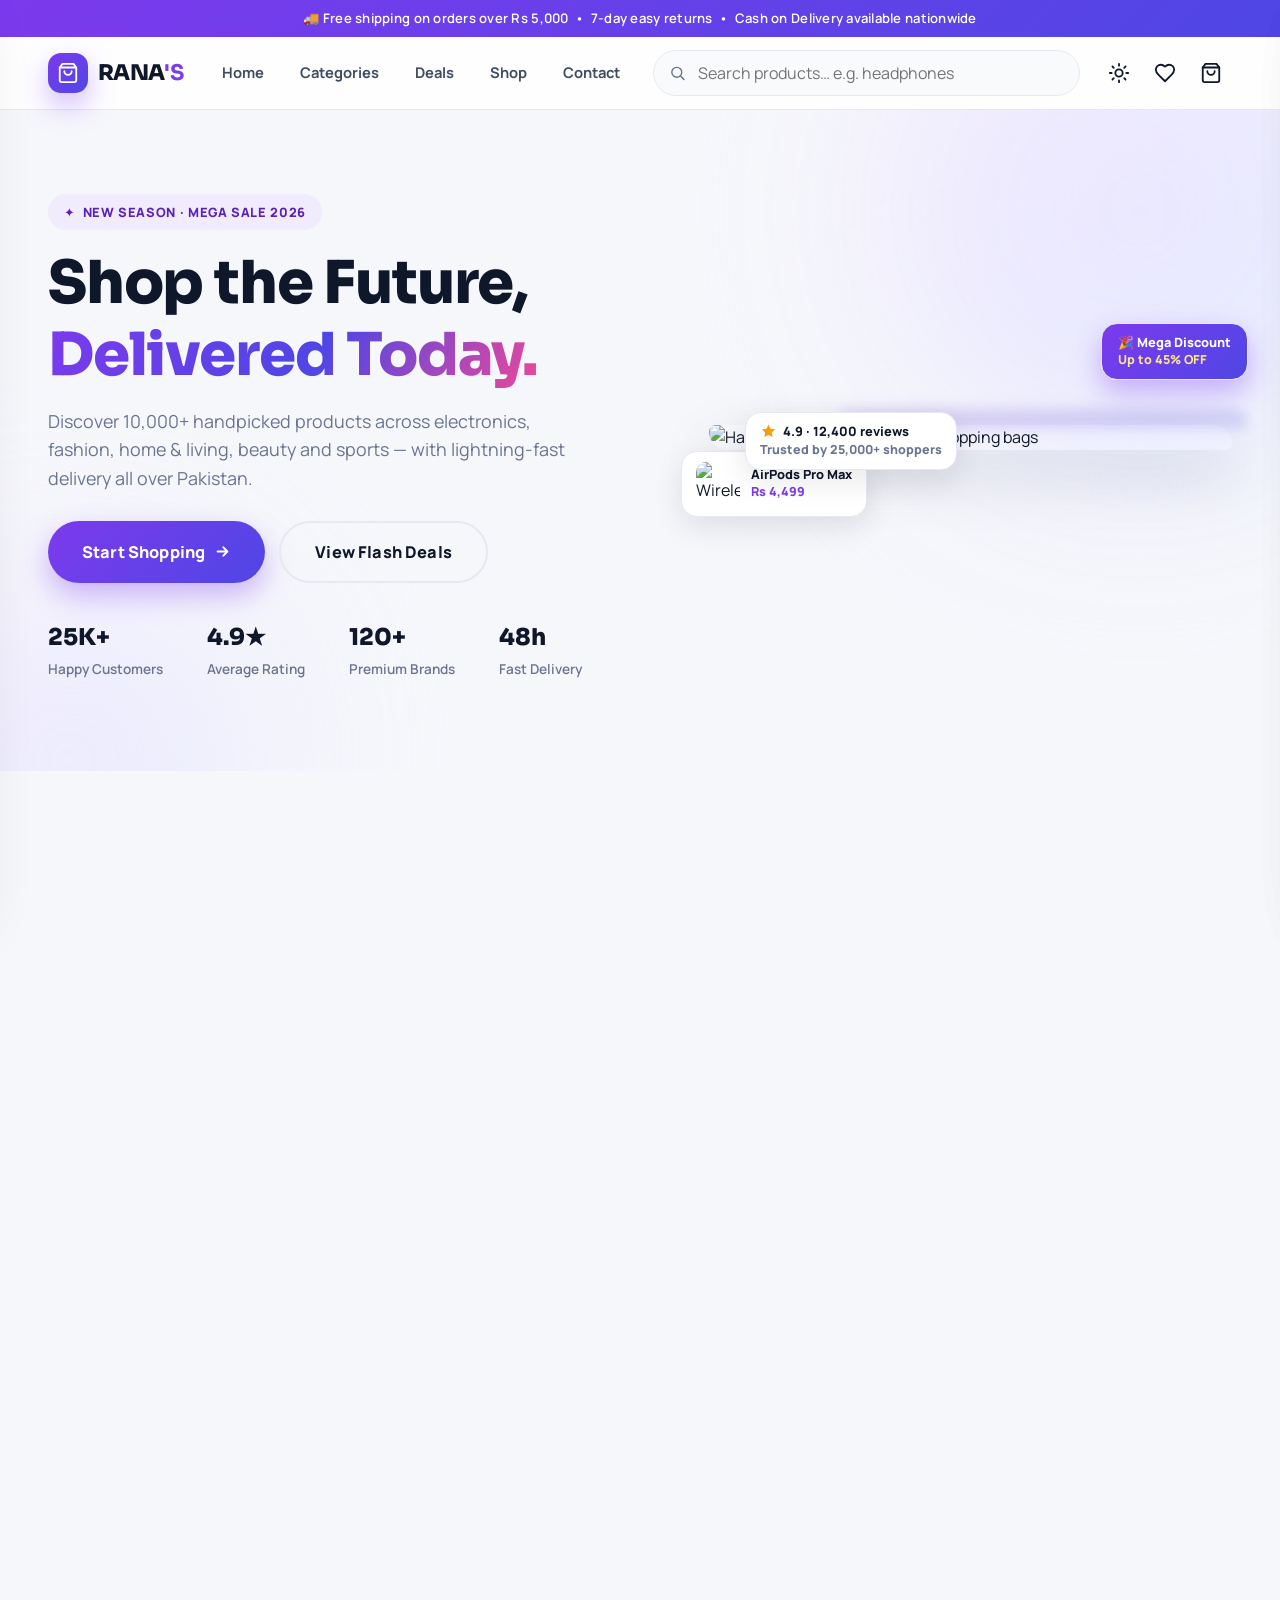
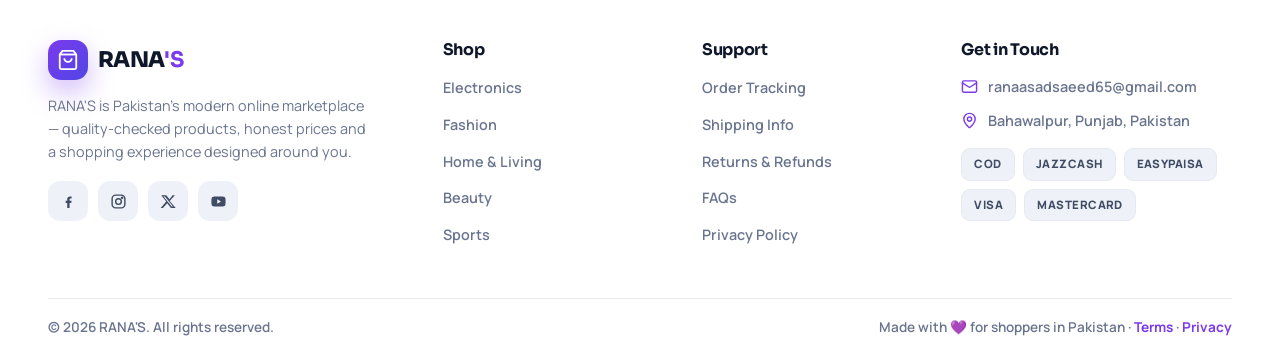
==== commit 6042ae60: "Add files via upload" ====
--- a/index.html
+++ b/index.html
@@ -9,6 +9,7 @@
 <link rel="preconnect" href="https://fonts.gstatic.com" crossorigin>
 <link href="https://fonts.googleapis.com/css2?family=Sora:wght@400;600;700;800&family=Manrope:wght@400;500;600;700;800&display=swap" rel="stylesheet">
 <link rel="stylesheet" href="style.css">
+<link rel="icon" type="image/png" href="favicon.png">
 </head>
 <body>
 <!-- ===== ANNOUNCEMENT ===== -->
@@ -402,6 +403,7 @@
 
 <div class="toasts" id="toasts" aria-live="polite"></div>
 
+<script src="https://cdn.jsdelivr.net/npm/@supabase/supabase-js@2"></script>
 <script src="script.js"></script>
 </body>
 </html>
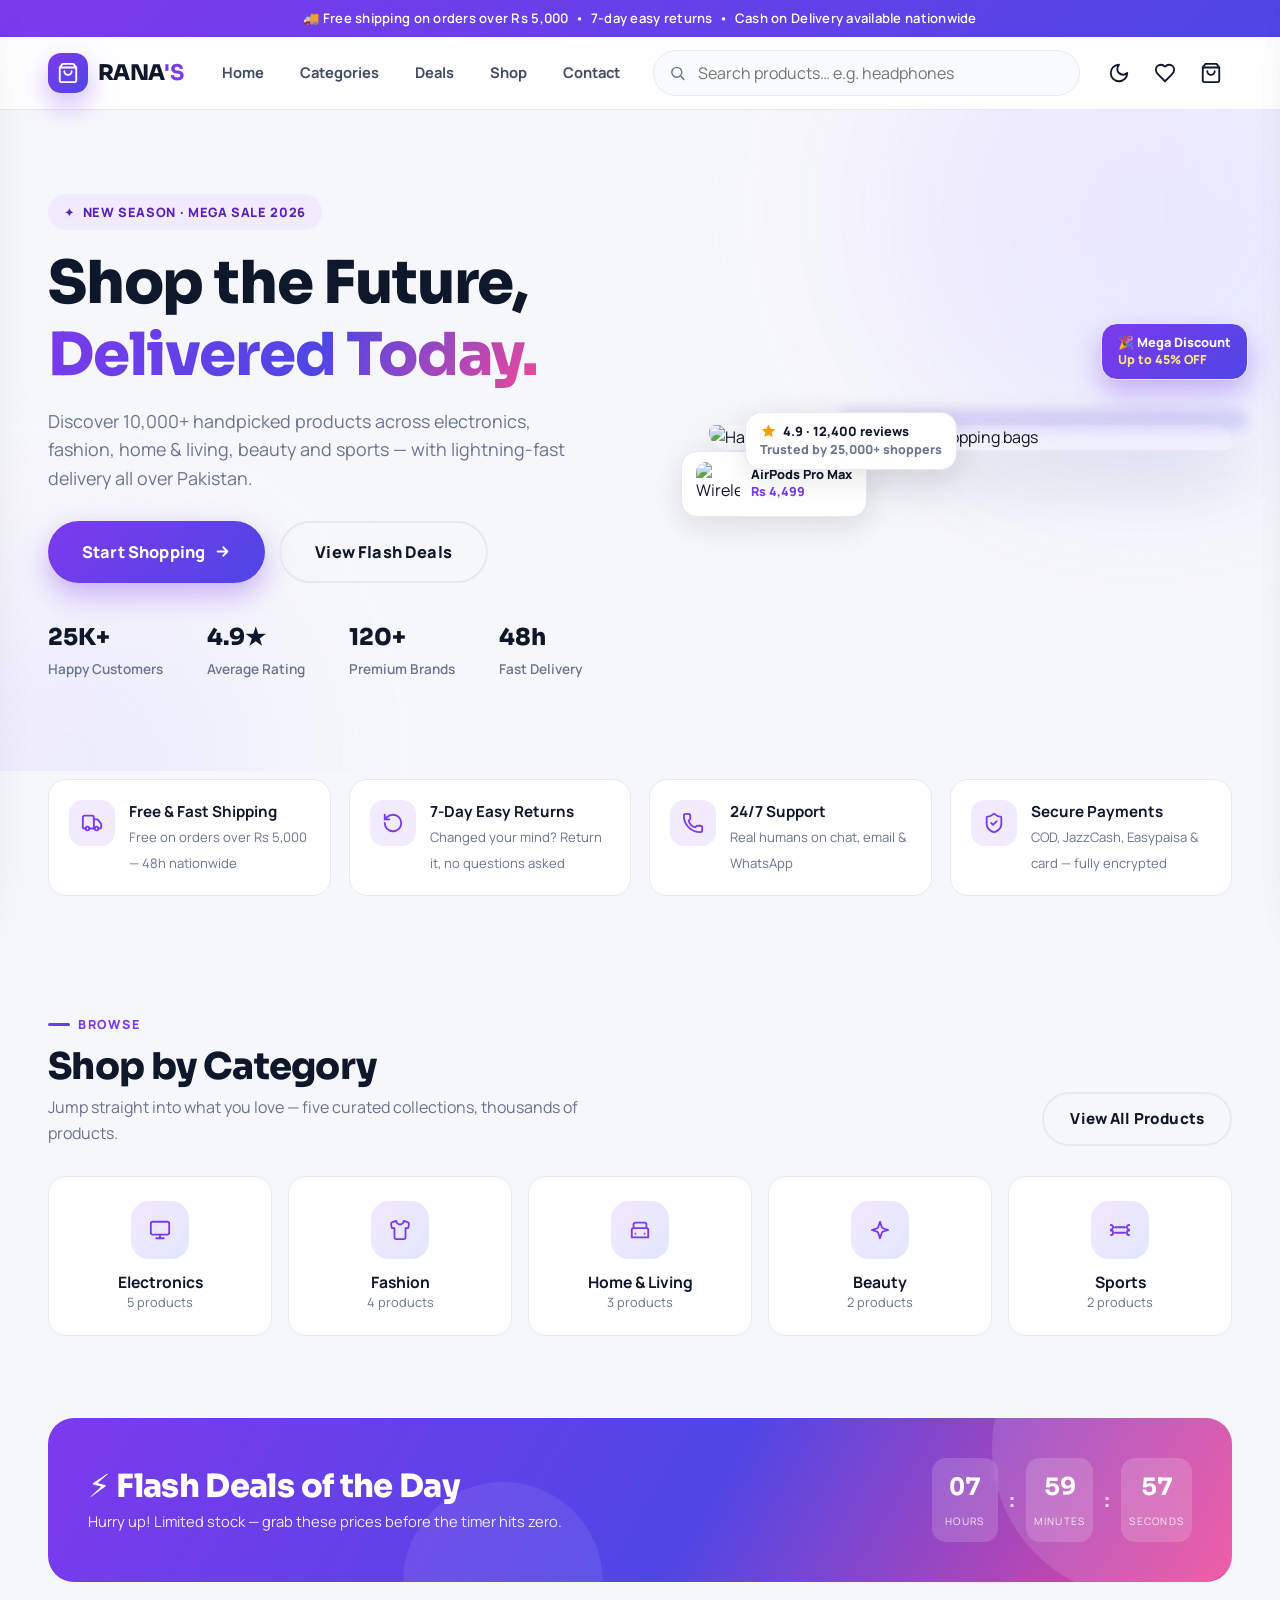
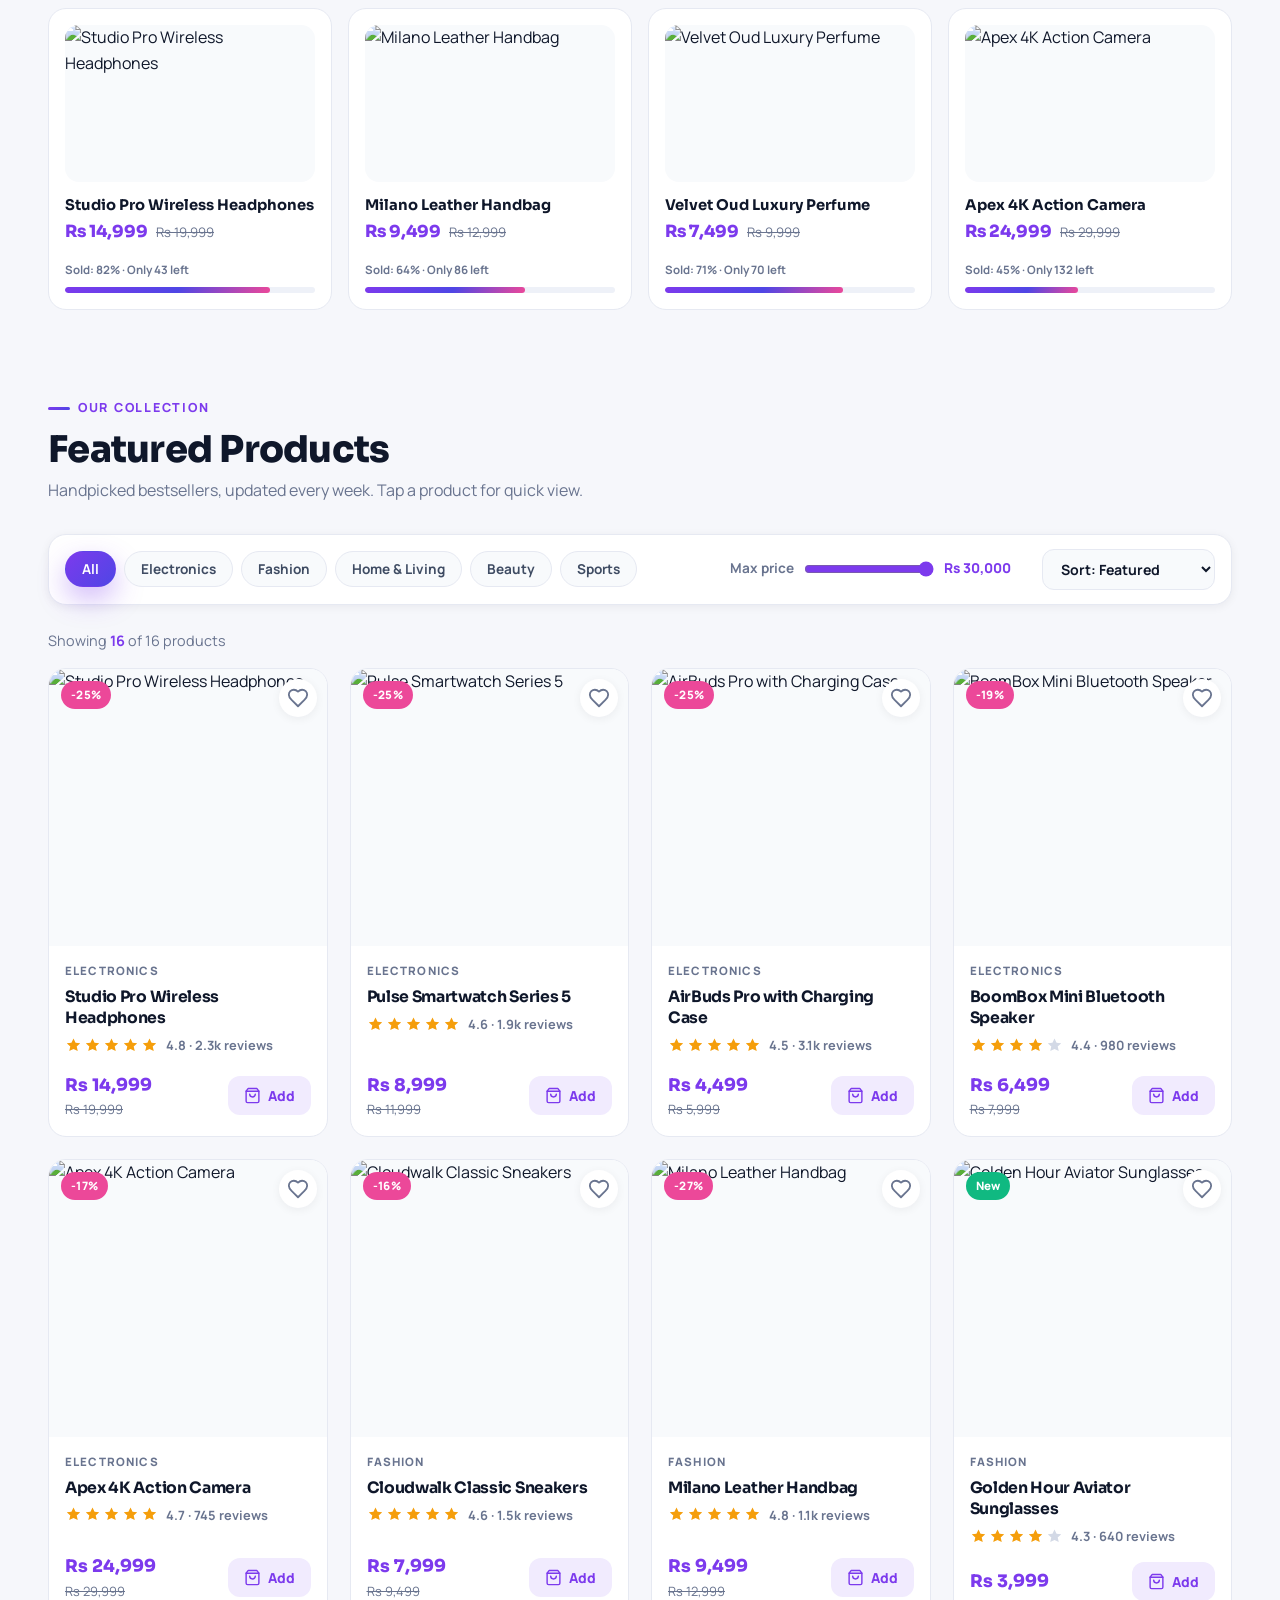
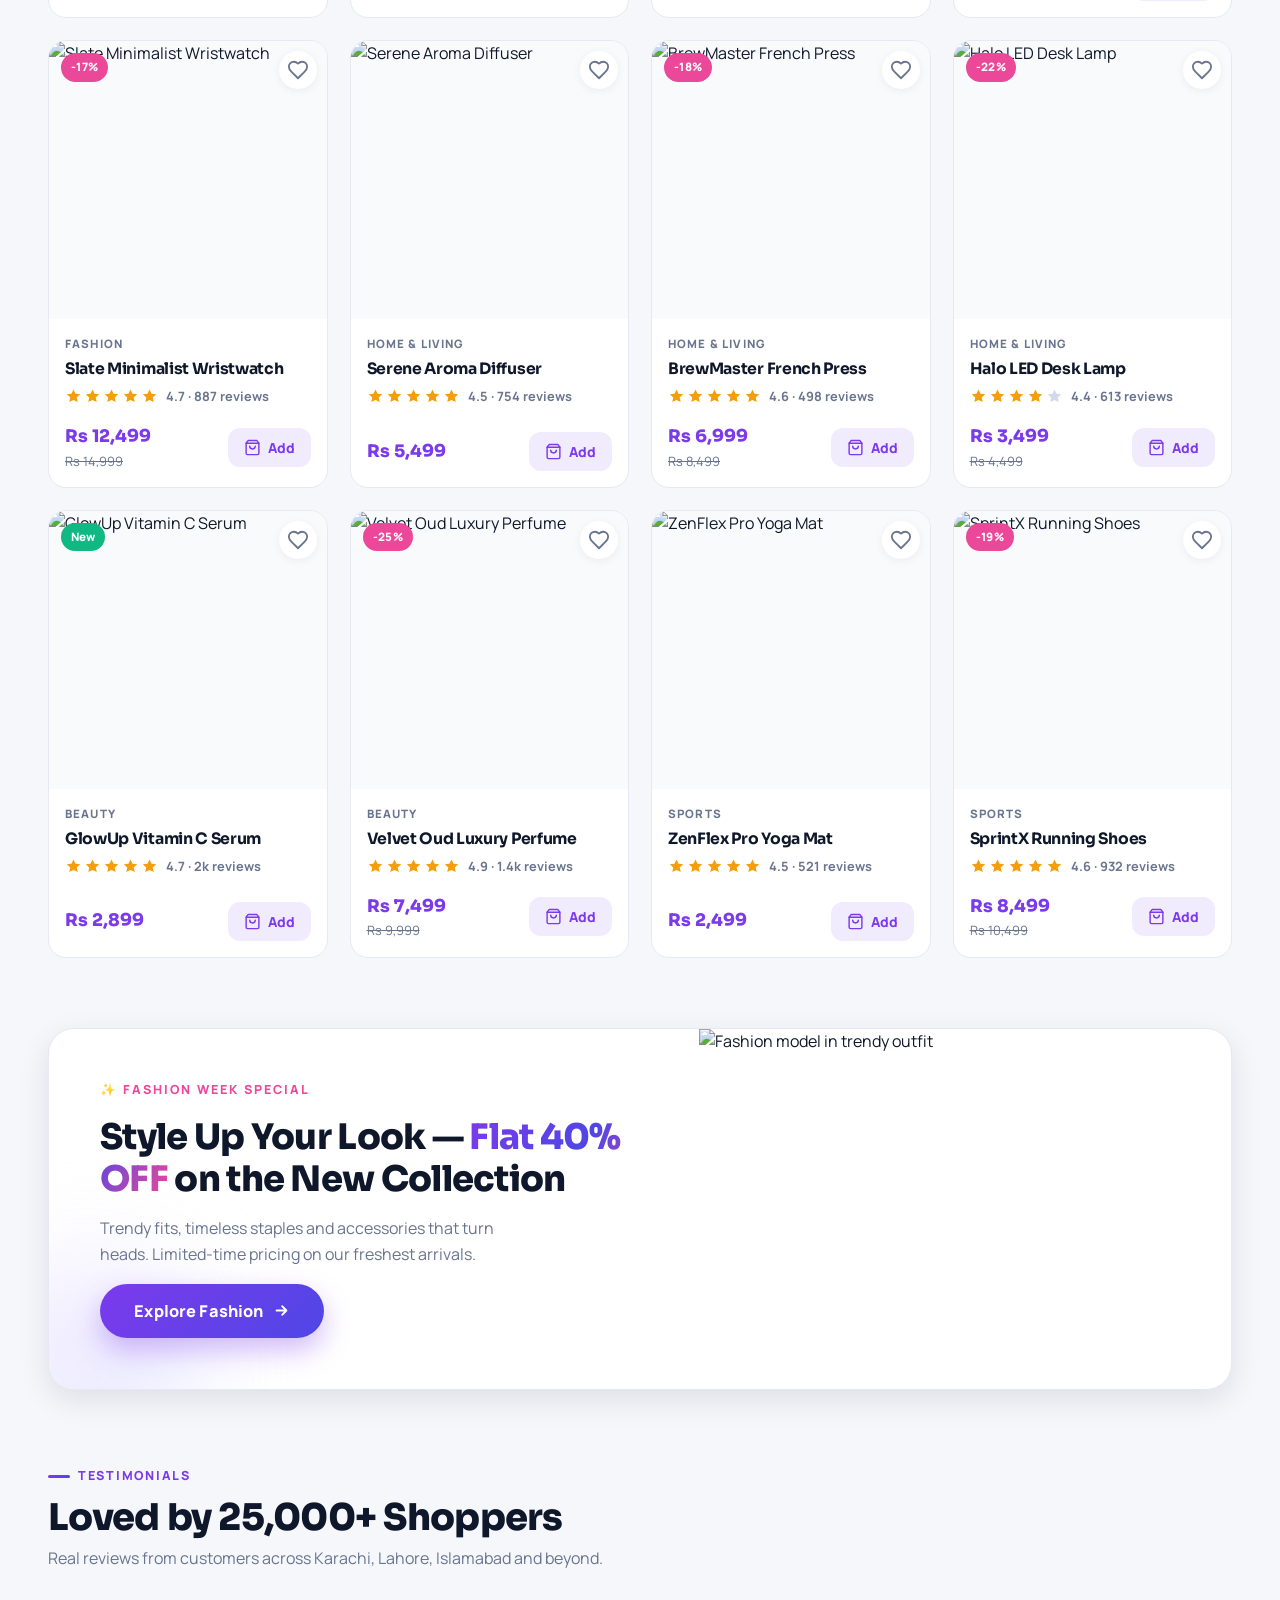
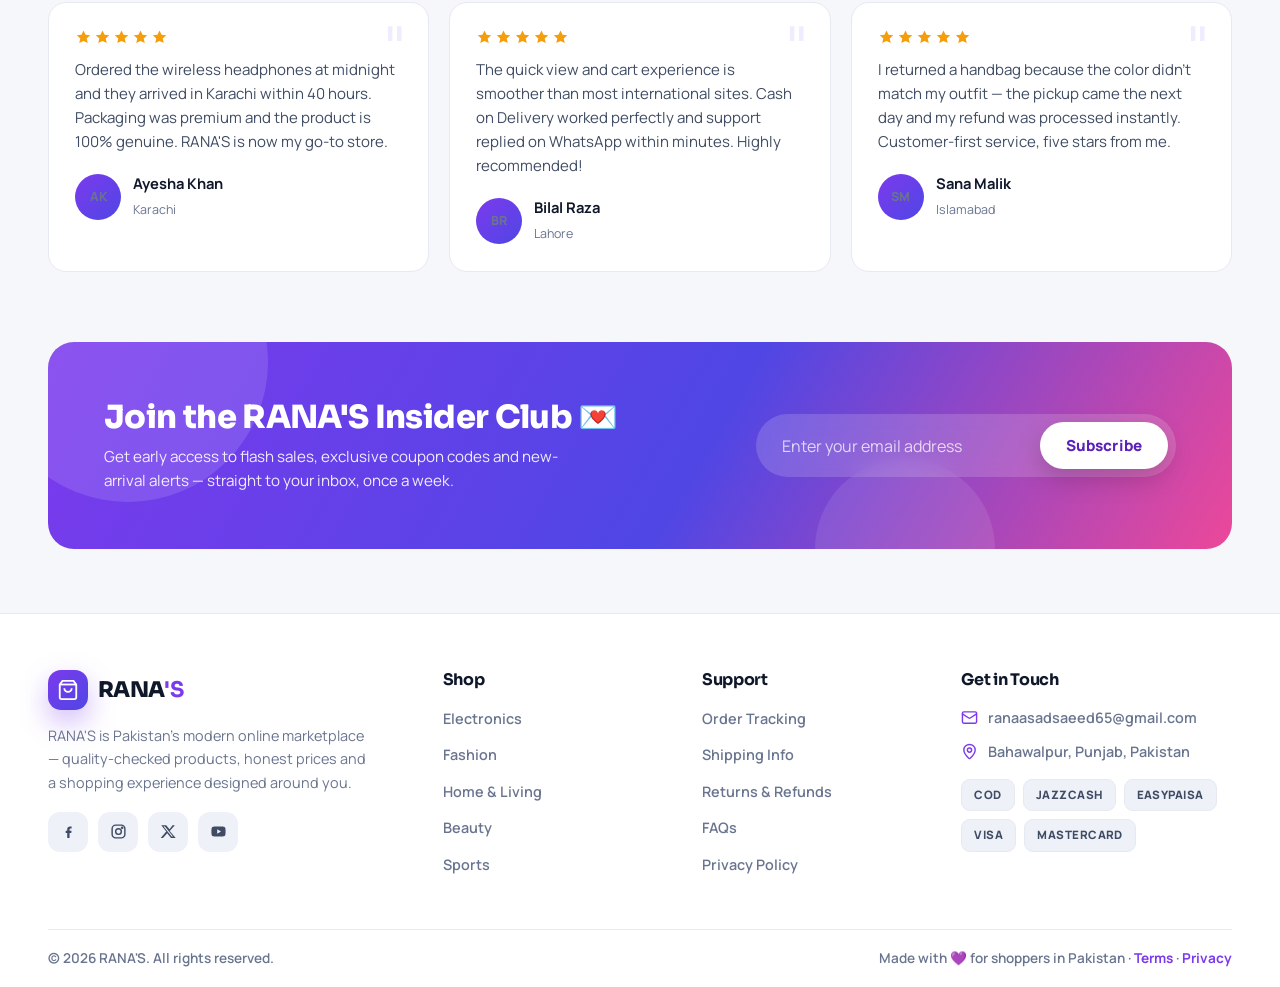
==== commit 44d9a022: "Add files via upload" ====
--- a/index.html
+++ b/index.html
@@ -403,7 +403,7 @@
 
 <div class="toasts" id="toasts" aria-live="polite"></div>
 
-<script src="https://cdn.jsdelivr.net/npm/@supabase/supabase-js@2"></script>
+<script src="supabase-config.js"></script>
 <script src="script.js"></script>
 </body>
 </html>
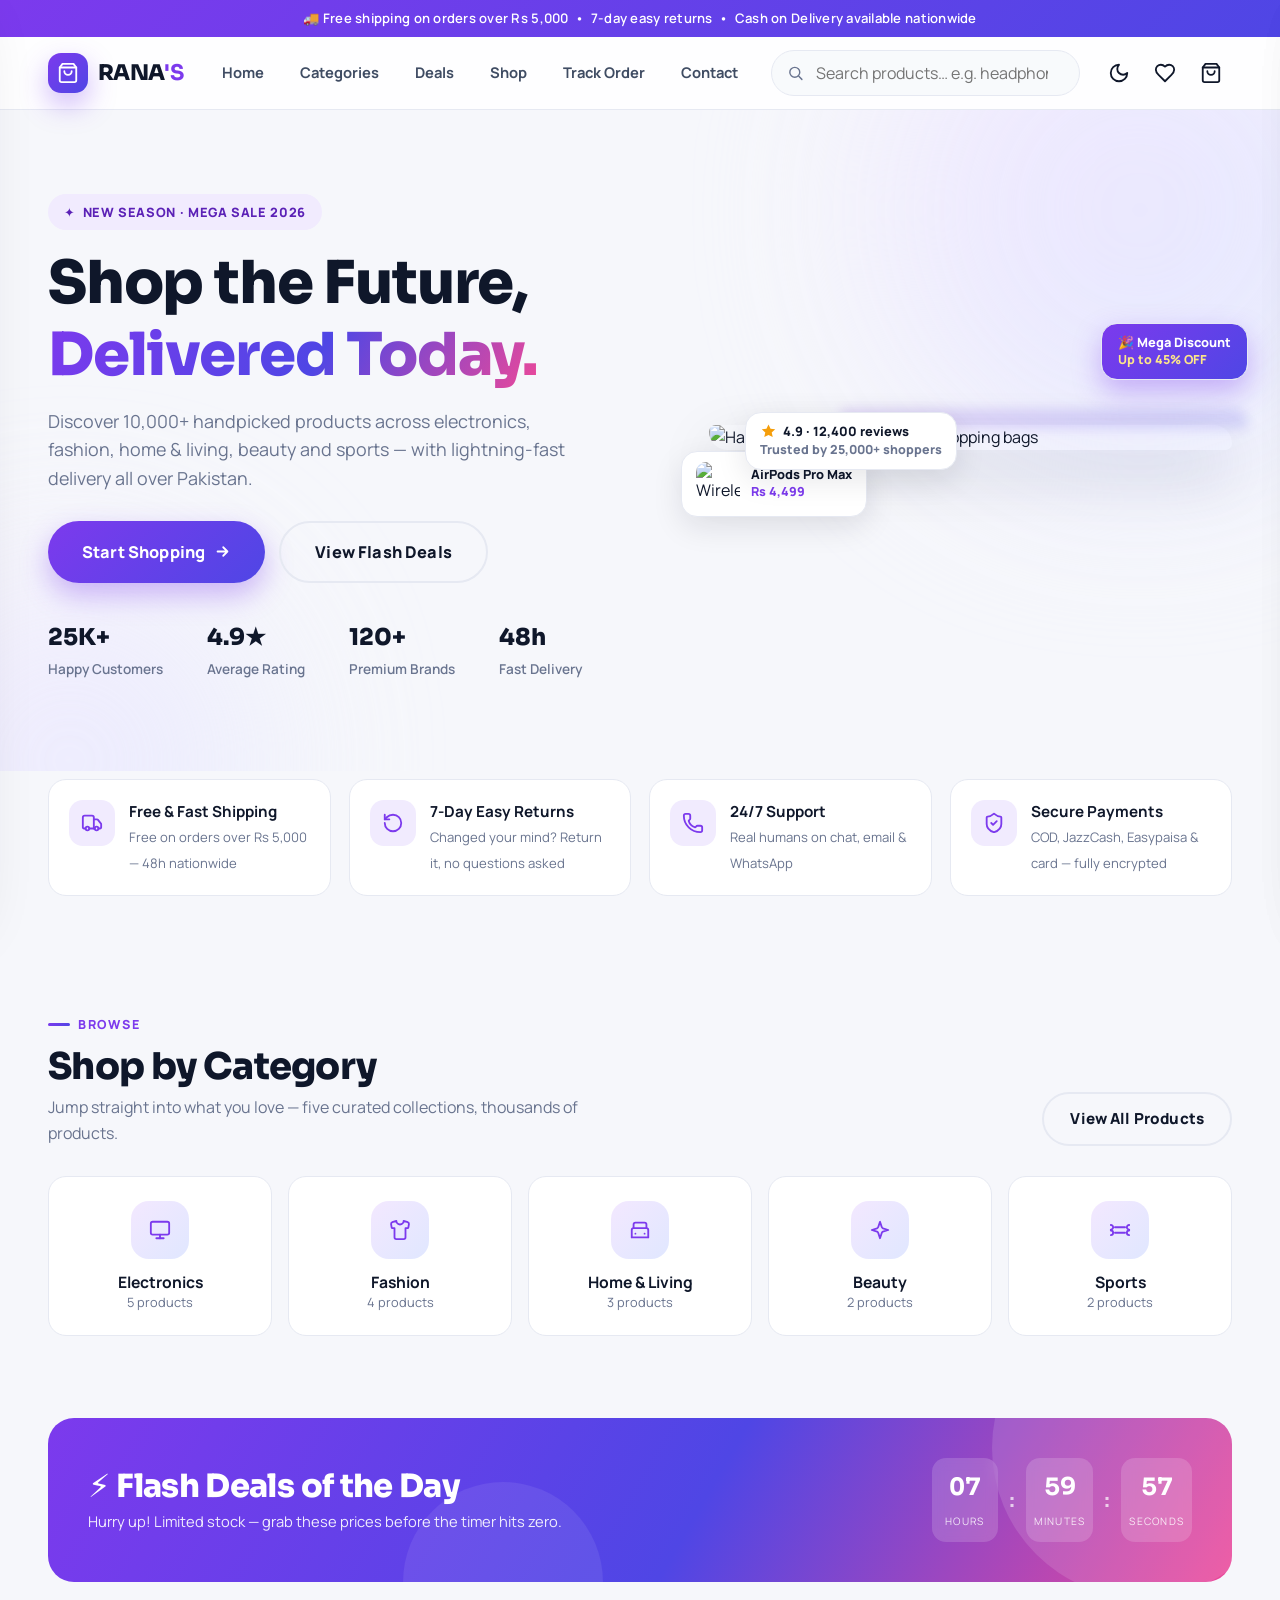
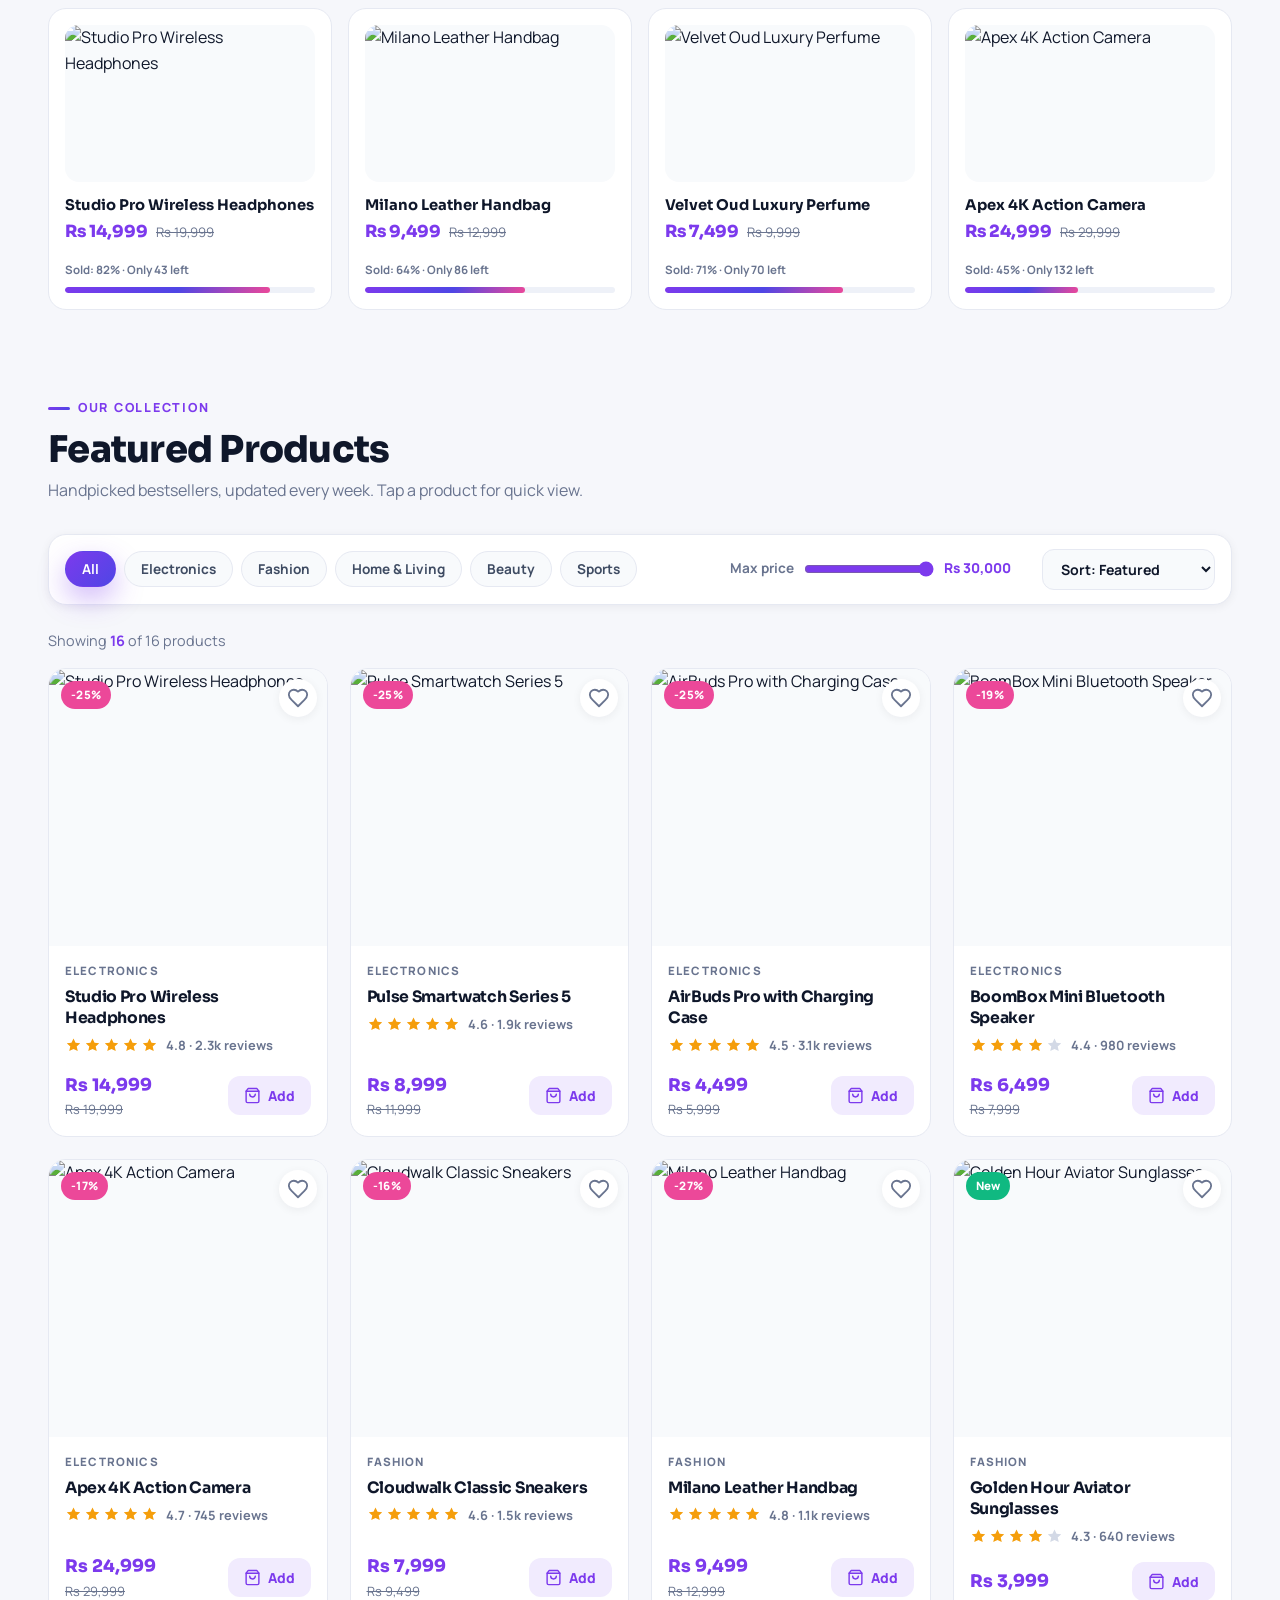
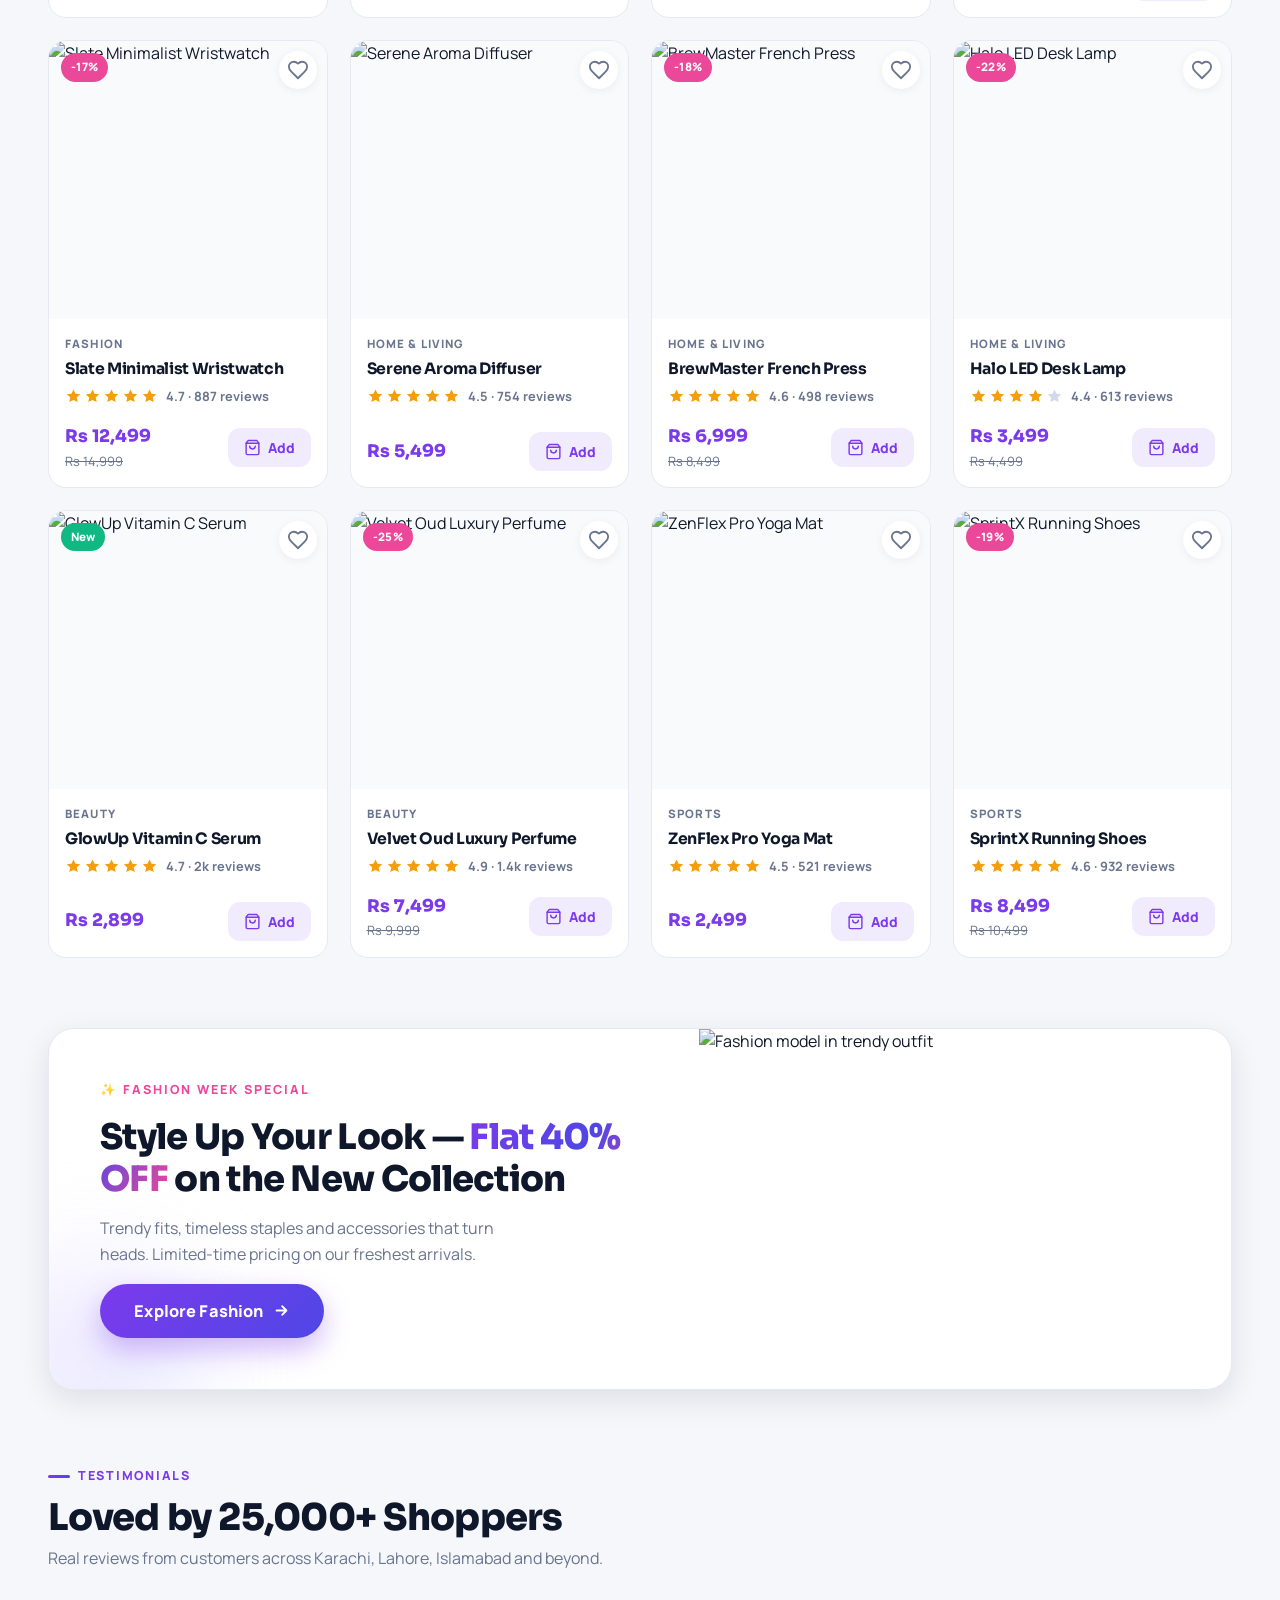
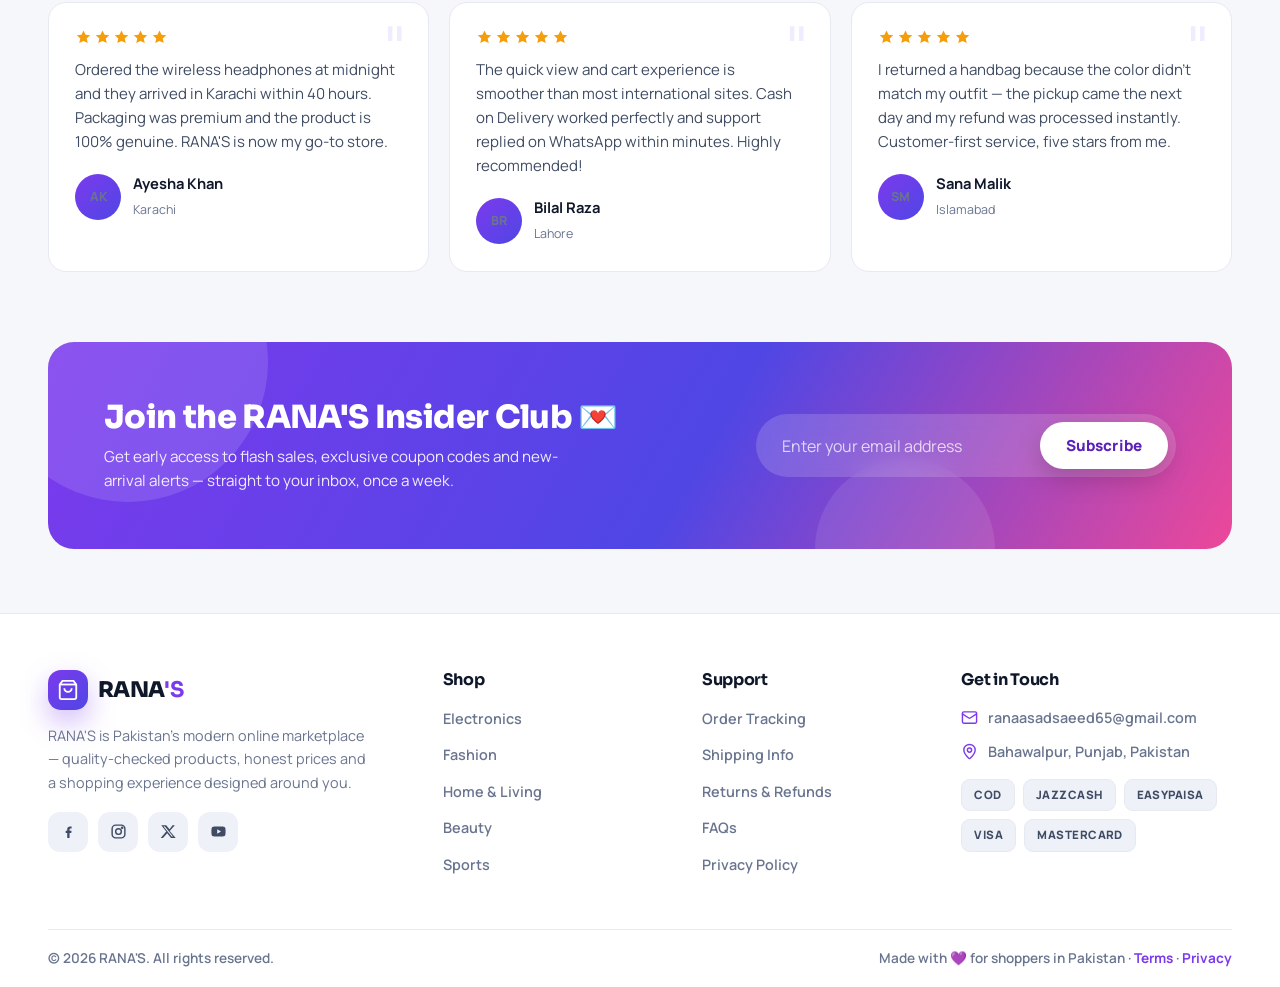
==== commit 0a480ccb: "Add files via upload" ====
--- a/index.html
+++ b/index.html
@@ -27,6 +27,7 @@
       <a href="#categories">Categories</a>
       <a href="#deals">Deals</a>
       <a href="#shop">Shop</a>
+      <a href="track-order.html">Track Order</a>
       <a href="#contact">Contact</a>
     </nav>
     <form class="nav-search" id="searchForm" role="search">
@@ -65,6 +66,7 @@
   <a class="mlink" href="#categories">Categories <span>→</span></a>
   <a class="mlink" href="#deals">Flash Deals <span>→</span></a>
   <a class="mlink" href="#shop">Shop <span>→</span></a>
+  <a class="mlink" href="track-order.html">Track Order <span>→</span></a>
   <a class="mlink" href="#contact">Contact <span>→</span></a>
 </nav>
 
@@ -396,6 +398,8 @@
       <h3>Order Placed Successfully! 🎉</h3>
       <p>Shukriya for shopping with RANA'S! Our team will contact you shortly to confirm your delivery.</p>
       <div class="order-id" id="orderId">RS-000000</div>
+      <p style="margin:12px 0">Save this Order Number. Track your order anytime using this number and your phone.</p>
+      <a class="btn btn-ghost btn-lg" href="track-order.html" style="margin:0 0 12px">Track Your Order</a>
       <button class="btn btn-primary btn-lg" data-close-modal>Continue Shopping</button>
     </div>
   </div>
